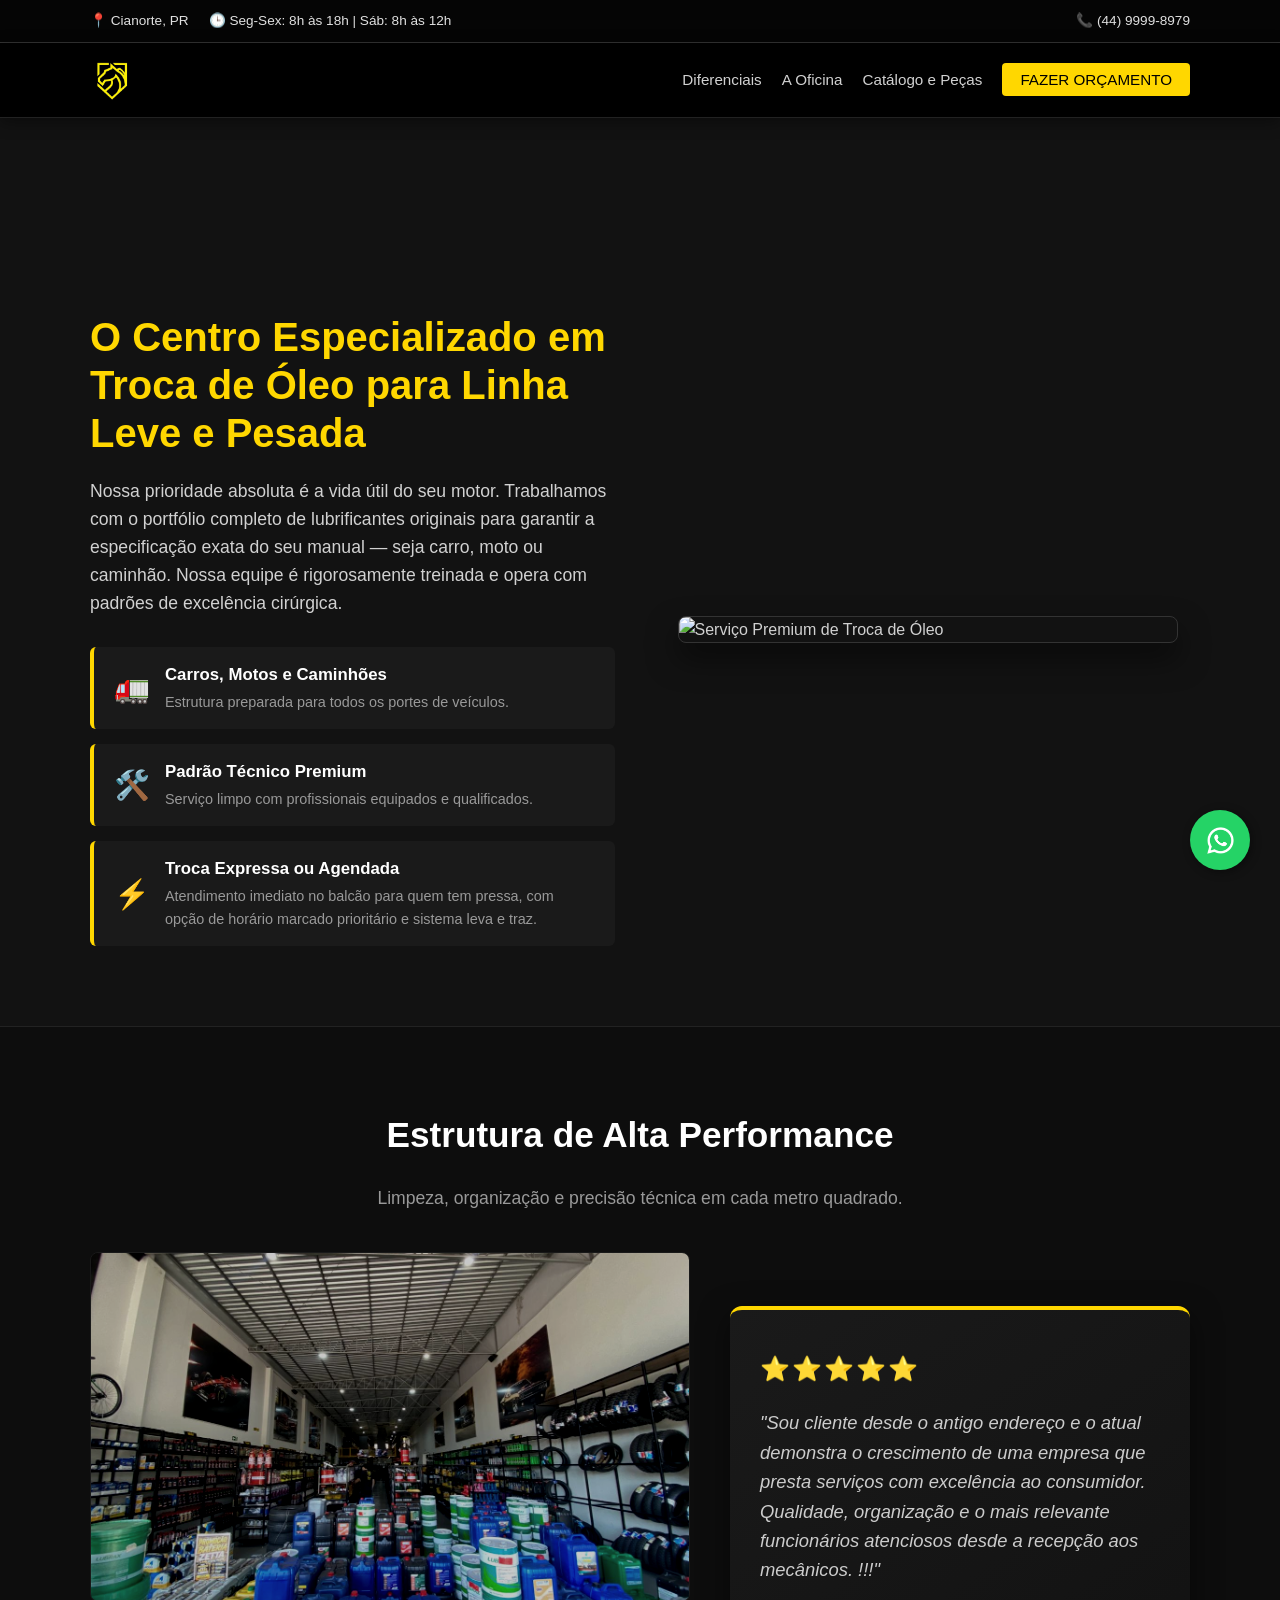
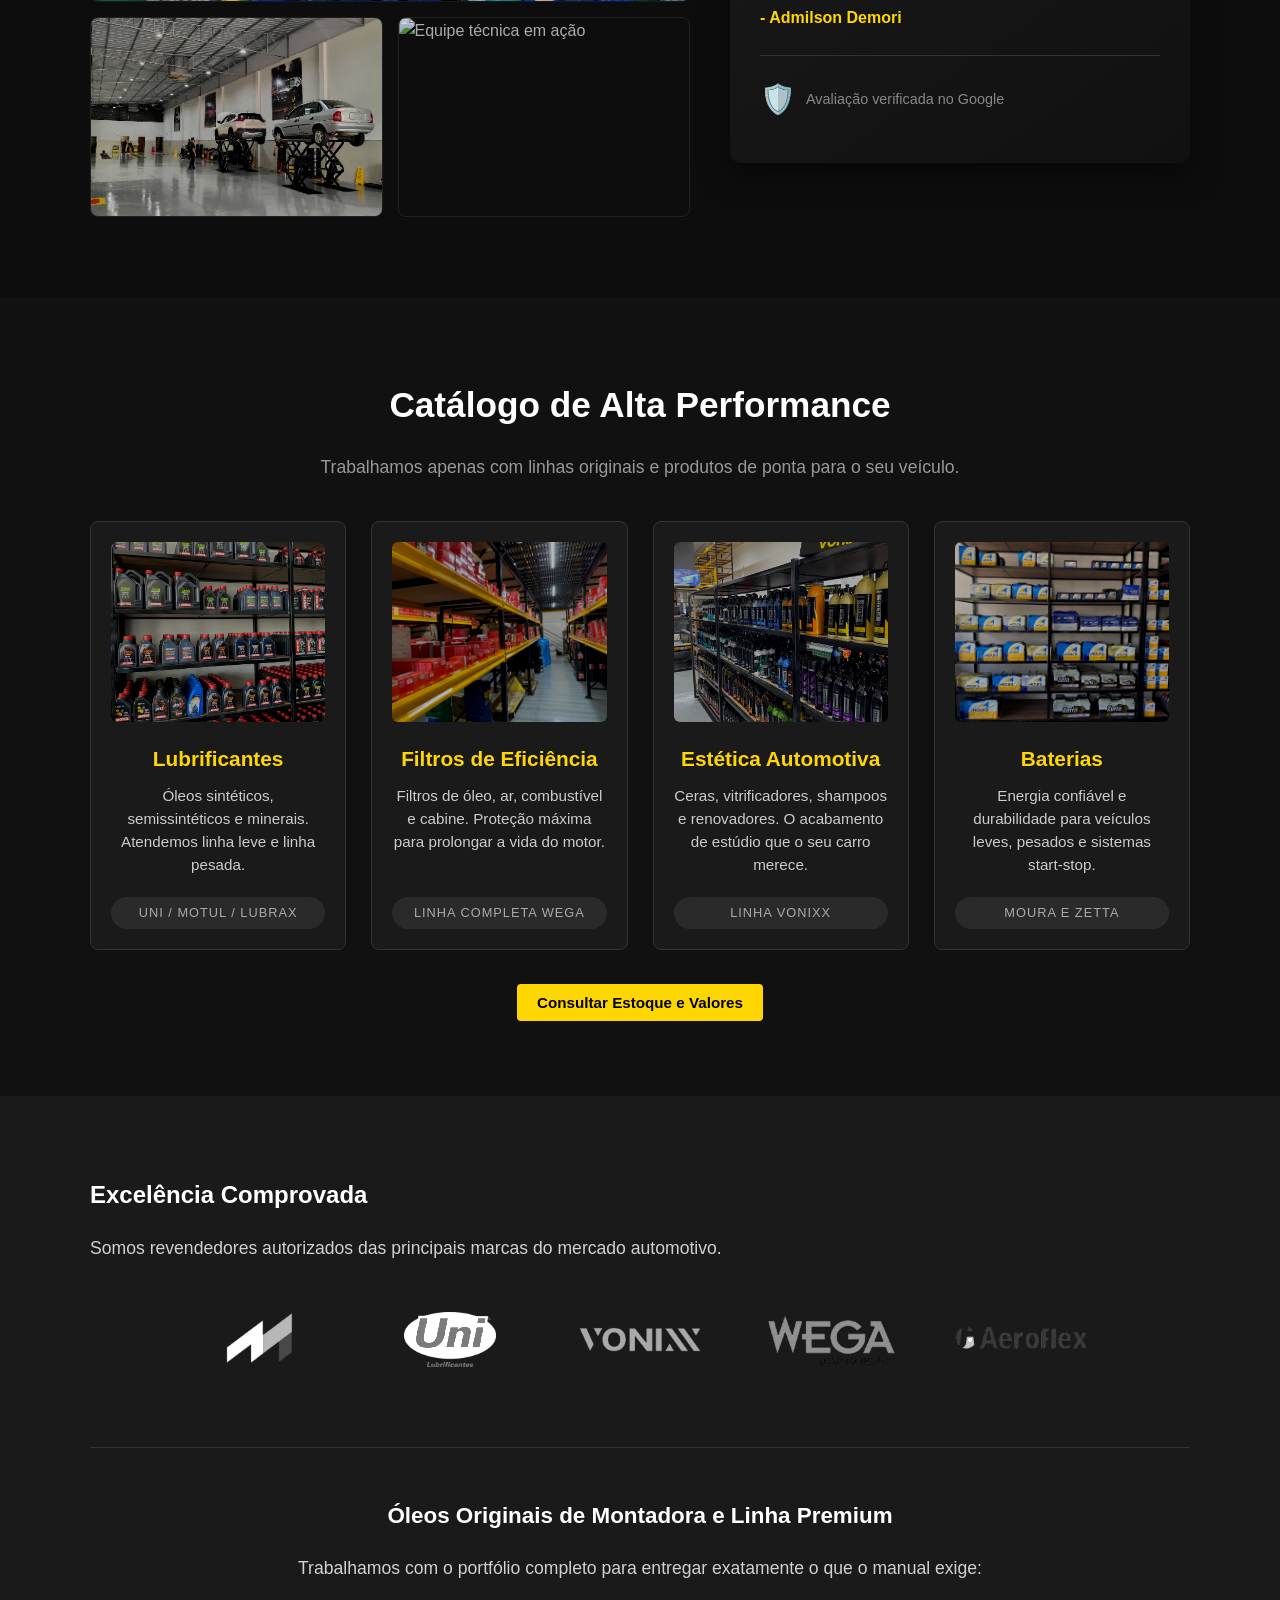
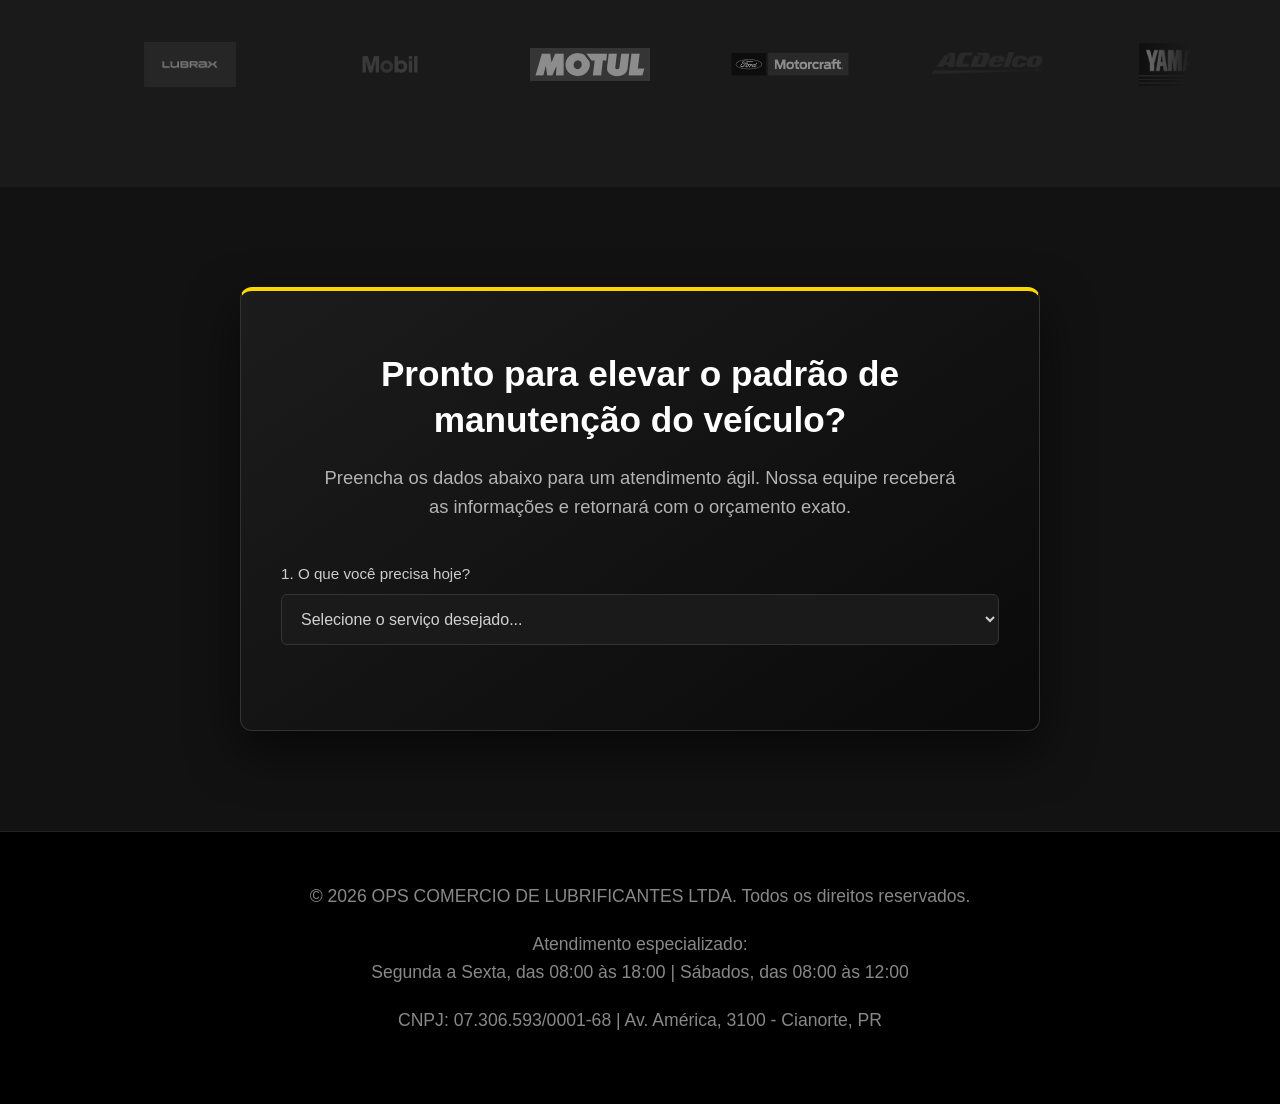
==== site-OPS/index.html @ 2321ae78 "Add files via upload" ====
<!DOCTYPE html>
<html lang="pt-BR">
<head>
    <meta charset="UTF-8">
    <!-- Essa linha é crucial para o site não quebrar no celular -->
    <meta name="viewport" content="width=device-width, initial-scale=1.0">
    <title>Ferrari Lubrificantes | Autoridade em Peças e Produtos Automotivos</title>
    
    <!-- Link para o CSS que faremos na próxima etapa -->
    <link rel="stylesheet" href="css/style.css">
</head>
<body>
    <!-- TOP BAR: Informações vitais para negócio local -->
    <div class="topbar">
        <div class="container container-topbar">
            <div class="topbar-info">
                <span>📍 Cianorte, PR</span>
                <span>🕒 Seg-Sex: 8h às 18h | Sáb: 8h às 12h</span>
            </div>
            <div class="topbar-contato">
                <span>📞 (44) 9999-8979</span>
            </div>
        </div>
    </div>

    <!-- CABEÇALHO PRINCIPAL -->
    <header id="cabecalho">
        <div class="container-header">
            <img src="assets/icons/logo-empresa.jpg" alt="Logo da Empresa" class="logo">
            
            <nav class="menu-navegacao">
                <ul style="display: flex; gap: 20px; align-items: center; list-style: none;">
                    <li><a href="#sobre">Diferenciais</a></li>
                    <li><a href="#prova-social">A Oficina</a></li>
                    <li><a href="#vitrine-produtos">Catálogo e Peças</a></li>
                    <li><a href="#orcamento" class="btn-header-destaque">Fazer Orçamento</a></li>
                </ul>
            </nav>
        </div>
    </header>

    <main>
        <!-- SEÇÃO 1: HERO (APRESENTAÇÃO PREMIUM) -->
        <section id="sobre" class="secao-site hero-section">
            <div class="container hero-container">
                
                <div class="hero-texto">
                    <h1>O Centro Especializado em Troca de Óleo para Linha Leve e Pesada</h1>
                    <p>Nossa prioridade absoluta é a vida útil do seu motor. Trabalhamos com o portfólio completo de lubrificantes originais para garantir a especificação exata do seu manual — seja carro, moto ou caminhão. Nossa equipe é rigorosamente treinada e opera com padrões de excelência cirúrgica.</p>
                    
                    <!-- CARDS DE BENEFÍCIOS ATUALIZADOS -->
                    <div class="diferenciais-grid">
                        <div class="diferencial-card">
                            <span class="icone-amarelo">🚛</span>
                            <div>
                                <h4>Carros, Motos e Caminhões</h4>
                                <p>Estrutura preparada para todos os portes de veículos.</p>
                            </div>
                        </div>
                        <div class="diferencial-card">
                            <span class="icone-amarelo">🛠️</span>
                            <div>
                                <h4>Padrão Técnico Premium</h4>
                                <p>Serviço limpo com profissionais equipados e qualificados.</p>
                            </div>
                        </div>
                        <div class="diferencial-card">
                            <span class="icone-amarelo">⚡</span>
                            <div>
                                <h4>Troca Expressa ou Agendada</h4>
                                <p>Atendimento imediato no balcão para quem tem pressa, com opção de horário marcado prioritário e sistema leva e traz.</p>
                            </div>
                        </div>
                    </div>
                </div>

                <div class="hero-imagem">
                    <!-- A IMAGEM PRECISA TER ALTA RESOLUÇÃO E ESTAR NA PASTA CORRETA -->
                    <img src="assets/img/imagem-premium.jpg" alt="Serviço Premium de Troca de Óleo" class="img-destaque">
                </div>

            </div>
        </section>
        <!-- SEÇÃO PROVA SOCIAL E ESTRUTURA -->
        <section id="prova-social" class="secao-site">
            <div class="container">
                <div class="cabecalho-secao text-center" style="margin-bottom: 40px;">
                    <h2 style="font-size: 2.2rem; color: var(--cor-titulos);">Estrutura de Alta Performance</h2>
                    <p style="color: #999; font-size: 1.1rem;">Limpeza, organização e precisão técnica em cada metro quadrado.</p>
                </div>

                <div class="grid-prova-social">
                    <!-- Coluna das Fotos -->
                    <div class="galeria-estrutura">
                        <img src="assets/img/loja-barracao.jpg" alt="Visão geral do nosso estoque" class="foto-loja">
                        <div class="fotos-menores">
                            <img src="assets/img/loja-box-oleo.jpg" alt="Box de troca de óleo">
                            <img src="assets/img/loja-equipe.jpg" alt="Equipe técnica em ação">
                        </div>
                    </div>
                    <!-- Coluna do Depoimento (Prova Social Real) -->
                    <div class="card-depoimento">
                        <div class="estrelas">⭐⭐⭐⭐⭐</div>
                        <p class="texto-depoimento">"Sou cliente desde o antigo endereço e o atual demonstra o crescimento de uma empresa que presta serviços com excelência ao consumidor. Qualidade, organização e o mais relevante funcionários atenciosos desde a recepção aos mecânicos. !!!"</p>
                        <span class="autor-depoimento">- Admilson Demori</span>
                        <div class="selo-garantia">
                            <span class="icone-amarelo">🛡️</span>
                            <span>Avaliação verificada no Google</span>
                        </div>
                    </div>
                </div>
            </div>
        </section>
        <!-- SEÇÃO VITRINE DE PRODUTOS -->
        <section id="vitrine-produtos" class="secao-site" style="background-color: #111;">
            <div class="container">
                <div class="cabecalho-secao text-center" style="margin-bottom: 40px;">
                    <h2 style="font-size: 2.2rem; color: var(--cor-titulos);">Catálogo de Alta Performance</h2>
                    <p style="color: #999; font-size: 1.1rem;">Trabalhamos apenas com linhas originais e produtos de ponta para o seu veículo.</p>
                </div>

                <div class="grid-vitrine">
                    <!-- Produto 1: Óleos -->
                    <div class="card-produto">
                        <img src="assets/img/vitrine-motul.jpg" alt="Estante de Óleos Motul" class="imagem-produto">
                        <h3>Lubrificantes</h3>
                        <p>Óleos sintéticos, semissintéticos e minerais. Atendemos linha leve e linha pesada.</p>
                        <span class="marcas-destaque">UNI / Motul / Lubrax</span>
                    </div>

                    <!-- Produto 2: Filtros -->
                    <div class="card-produto">
                        <img src="assets/img/vitrine-wega.jpg" alt="Estoque de Filtros Wega" class="imagem-produto">
                        <h3>Filtros de Eficiência</h3>
                        <p>Filtros de óleo, ar, combustível e cabine. Proteção máxima para prolongar a vida do motor.</p>
                        <span class="marcas-destaque">Linha Completa Wega</span>
                    </div>

                    <!-- Produto 3: Estética -->
                    <div class="card-produto">
                        <img src="assets/img/vitrine-vonixx.jpg" alt="Produtos de Estética Vonixx" class="imagem-produto">
                        <h3>Estética Automotiva</h3>
                        <p>Ceras, vitrificadores, shampoos e renovadores. O acabamento de estúdio que o seu carro merece.</p>
                        <span class="marcas-destaque">Linha Vonixx</span>
                    </div>

                    <!-- Produto 4: Baterias (Novo) -->
                    <div class="card-produto">
                        <img src="assets/img/vitrine-moura.jpg" alt="Baterias Moura e Zetta" class="imagem-produto">
                        <h3>Baterias</h3>
                        <p>Energia confiável e durabilidade para veículos leves, pesados e sistemas start-stop.</p>
                        <span class="marcas-destaque">Moura e Zetta</span>
                    </div>
                </div>

                <div class="text-center" style="margin-top: 40px;">
                    <a href="#orcamento" class="btn-orcamento-topo">Consultar Estoque e Valores</a>
                </div>
            </div>
        </section>
        <!-- SEÇÃO 2: NOSSAS MARCAS -->
        <section id="marcas" class="secao-site fundo-cinza">
            <div class="container">
                <h2>Excelência Comprovada</h2>
                <p>Somos revendedores autorizados das principais marcas do mercado automotivo.</p>
                
                <!-- DESTAQUE: APENAS REVENDA AUTORIZADA -->
                <div class="grid-marcas">
                    <!-- Substitua pelo nome correto dos seus arquivos -->
                    <img src="assets/img/logo-moura.png" alt="Moura" class="marca-item">
                    <img src="assets/img/logo-uni.png" alt="UNI Ingrax" class="marca-item">
                    <img src="assets/img/logo-vonixx.png" alt="Vonixx" class="marca-item">
                    <img src="assets/img/logo-wega.png" alt="Wega" class="marca-item">
                    <img src="assets/img/logo-aeroflex.png" alt="Aeroflex" class="marca-item">
                </div>

                <!-- AUTORIDADE: ÓLEOS ORIGINAIS E CATÁLOGO -->
                <div class="catalogo-marcas">
                    <h3>Óleos Originais de Montadora e Linha Premium</h3>
                    <p>Trabalhamos com o portfólio completo para entregar exatamente o que o manual exige:</p>
                    
                    <div class="slider-marcas">
                        <div class="slider-track">
                            <!-- LISTA 1 -->
                            <img src="assets/img/logo-lubrax.jpg" alt="Lubrax" class="slide-logo">
                            <img src="assets/img/logo-mobil.png" alt="Mobil" class="slide-logo">
                            <img src="assets/img/logo-motul.png" alt="Motul" class="slide-logo">
                            <img src="assets/img/logo-motorcraft.png" alt="Motorcraft" class="slide-logo">
                            <img src="assets/img/logo-acdelco.png" alt="ACDelco" class="slide-logo">
                            <img src="assets/img/logo-yamalube.png" alt="Yamalube" class="slide-logo">
                            <img src="assets/img/logo-shell.png" alt="Shell" class="slide-logo">
                            
                            <!-- LISTA 2 (Cópia exata da 1 para o efeito de loop infinito não quebrar) -->
                            <img src="assets/img/logo-lubrax.jpg" alt="Lubrax" class="slide-logo">
                            <img src="assets/img/logo-mobil.png" alt="Mobil" class="slide-logo">
                            <img src="assets/img/logo-motul.png" alt="Motul" class="slide-logo">
                            <img src="assets/img/logo-motorcraft.png" alt="Motorcraft" class="slide-logo">
                            <img src="assets/img/logo-acdelco.png" alt="ACDelco" class="slide-logo">
                            <img src="assets/img/logo-yamalube.png" alt="Yamalube" class="slide-logo">
                            <img src="assets/img/logo-shell.png" alt="Shell" class="slide-logo">
                        </div>
                    </div>
                </div>
            </div>
        </section>
        <!-- SEÇÃO 3: ORÇAMENTO / WHATSAPP -->
        <section id="orcamento" class="secao-site">
            <div class="container">
                <div class="cta-box">
                    <h2>Pronto para elevar o padrão de manutenção do veículo?</h2>
                    <p>Preencha os dados abaixo para um atendimento ágil. Nossa equipe receberá as informações e retornará com o orçamento exato.</p>
                    
                    <form id="form-orcamento" class="formulario-whatsapp">
                        <!-- Etapa 1: Serviço -->
                        <div class="campo-wrapper" style="margin-bottom: 25px;">
                            <label for="tipo-servico">1. O que você precisa hoje?</label>
                            <select id="tipo-servico" required>
                                <option value="" disabled selected>Selecione o serviço desejado...</option>
                                <option value="Troca Simples">Troca Simples (Óleo + Filtro)</option>
                                <option value="Troca Completa">Troca Completa (+ Filtros de Ar/Cabine)</option>
                                <option value="Troca de Câmbio">Troca de Óleo do Câmbio</option>
                                <option value="Radiador">Troca de Fluido do Radiador</option>
                                <option value="Outros">Estética Automotiva / Pneus / Outros</option>
                            </select>
                        </div>

                        <!-- Etapa 2: Veículo (Invisível no início) -->
                        <div id="bloco-dados-veiculo" class="escondido">
                            
                            <!-- Placa/Chassi -->
                            <div class="form-grupo">
                                <div class="campo-wrapper w-100">
                                    <label for="veiculo-identificacao">Placa ou Chassi (Opcional - Agiliza o atendimento)</label>
                                    <input type="text" id="veiculo-identificacao" placeholder="Ex: ABC-1234">
                                </div>
                            </div>
                            
                            <!-- Modelo e Ano -->
                            <div class="form-grupo">
                                <div class="campo-wrapper">
                                    <label for="veiculo-modelo">Modelo do Veículo</label>
                                    <input type="text" id="veiculo-modelo" placeholder="Ex: Corolla, Hilux">
                                </div>
                                <div class="campo-wrapper">
                                    <label for="veiculo-ano">Ano de Fabricação</label>
                                    <input type="number" id="veiculo-ano" placeholder="Ex: 2020">
                                </div>
                            </div>
                            
                            <!-- Motor e Combustível -->
                            <div class="form-grupo alinhamento-topo">
                                <div class="coluna-dinamica campo-wrapper">
                                    <label for="veiculo-motor">Motorização</label>
                                    <select id="veiculo-motor">
                                        <option value="" disabled selected>Selecione...</option>
                                        <option value="1.0">1.0</option>
                                        <option value="1.3">1.3</option>
                                        <option value="1.4">1.4</option>
                                        <option value="1.5">1.5</option>
                                        <option value="1.6">1.6</option>
                                        <option value="1.8">1.8</option>
                                        <option value="2.0">2.0</option>
                                        <option value="Outro">Acima de 2.0 / Outro</option>
                                        <option value="Não sei informar">Não sei informar</option>
                                    </select>
                                    <!-- A caixa de texto extra precisa de margem para desgrudar do select -->
                                    <input type="text" id="motor-outro" placeholder="Qual? Ex: 2.8" class="escondido" style="margin-top: 10px; width: 100%;">

                                <div class="coluna-dinamica campo-wrapper">
                                    <label for="veiculo-combustivel">Combustível</label>
                                    <select id="veiculo-combustivel">
                                        <option value="" disabled selected>Selecione...</option>
                                        <option value="Flex / Gasolina">Flex / Gasolina</option>
                                        <option value="Diesel">Diesel</option>
                                        <option value="Não sei informar">Não sei informar</option>
                                    </select>
                                </div>
                            </div>
                            
                            <!-- Câmbio -->
                            <div class="form-grupo escondido" id="bloco-cambio">
                                <div class="campo-wrapper w-100">
                                    <label for="tipo-cambio">Tipo de Transmissão</label>
                                    <select id="tipo-cambio">
                                        <option value="" disabled selected>Selecione...</option>
                                        <option value="Automática">Automática</option>
                                        <option value="Manual">Manual</option>
                                        <option value="Automatizada (DSG/Dualogic)">Automatizada (DSG/Dualogic)</option>
                                    </select>
                                </div>
                            </div>
                        </div>

                        <!-- Etapa 3: Mensagem para Radiador/Outros -->
                        <div id="bloco-mensagem-direta" class="escondido">
                            <p class="alerta-servico-simples">Para este serviço, não precisamos dos dados do carro agora. Clique abaixo para falar direto com nosso especialista.</p>
                        </div>

                        <button type="submit" class="btn-whatsapp-grande btn-form" id="btn-enviar-form" disabled>
                            Selecione um serviço acima
                        </button>
                    </form>
                    
                    <span class="cta-microcopy">Nenhum dado é salvo no site. O envio é feito direto pelo seu aplicativo.</span>
                </div>
            </div>
        </section>
    </main>
    <!-- RODAPÉ -->
    <footer>
        <div class="container text-center">
            <p>&copy; 2026 OPS COMERCIO DE LUBRIFICANTES LTDA. Todos os direitos reservados.</p>
            <p>Atendimento especializado:<br>Segunda a Sexta, das 08:00 às 18:00 | Sábados, das 08:00 às 12:00</p>
            <p>CNPJ: 07.306.593/0001-68 | Av. América, 3100 - Cianorte, PR</p>
        </div>
    </footer>

    <script src="js/main.js"></script>
    <!-- BOTÃO WHATSAPP FLUTUANTE (Rota de Fuga) -->
    <a href="https://wa.me/5544999998979?text=Olá!%20Estou%20no%20site%20e%20gostaria%20de%20falar%20com%20um%20atendente." class="whatsapp-flutuante" target="_blank" rel="noopener noreferrer">
        <img src="assets/icons/icone-whatsapp.png" alt="Atendimento Rápido">
    </a>
</body>
</html>
---- site-OPS/css/style.css ----
/* =========================================
   1. RESET E VARIÁVEIS (Dark Mode Refinado)
   ========================================= */
:root {
    --cor-fundo: #121212; /* Fundo principal (Cinza quase preto) */
    --cor-secundaria: #1A1A1A; /* Fundo para criar quebra de seção (Cinza escuro) */
    --cor-texto: #D1D1D1; /* Cinza claro para leitura confortável */
    --cor-titulos: #FFFFFF; /* Branco puro para contraste nos títulos */
    --cor-destaque: #FFD700; /* Amarelo da logo */
    --cor-destaque-hover: #E6C200;
    --cor-header-footer: #000000; /* Preto puro */
    --altura-cabecalho: 75px;
}

* {
    margin: 0;
    padding: 0;
    box-sizing: border-box;
}

html {
    scroll-behavior: smooth;
    scroll-padding-top: var(--altura-cabecalho);
}

body {
    font-family: -apple-system, BlinkMacSystemFont, "Segoe UI", Roboto, Helvetica, Arial, sans-serif;
    background-color: var(--cor-fundo);
    color: var(--cor-texto);
    line-height: 1.6;
}

/* =========================================
   2. CONTAINERS E ESTRUTURA GERAL
   ========================================= */
.container {
    width: 90%;
    max-width: 1100px;
    margin: 0 auto;
}

.secao-site {
    padding: 80px 0;
}

.fundo-cinza {
    background-color: var(--cor-secundaria); /* Agora é escuro de verdade */
}

/* Títulos agora são brancos, exceto o H1 que puxa o amarelo para impacto */
h1 {
    color: var(--cor-destaque);
    font-size: 2.5rem;
    margin-bottom: 20px;
    line-height: 1.2;
}

h2, h3 {
    color: var(--cor-titulos);
    margin-bottom: 20px;
}

p {
    margin-bottom: 20px;
    font-size: 1.1rem;
}

/* =========================================
   2.5. HERO SECTION E DIFERENCIAIS
   ========================================= */
.hero-section {
    padding-top: 120px; /* Mais espaço no topo por causa do cabeçalho */
    padding-bottom: 80px;
}

.hero-container {
    display: flex;
    align-items: center;
    justify-content: space-between;
    gap: 50px;
}

.hero-texto {
    flex: 1; /* Ocupa metade da tela */
}

.hero-imagem {
    flex: 1; /* Ocupa a outra metade */
    display: flex;
    justify-content: center;
}

.img-destaque {
    width: 100%;
    max-width: 500px;
    border-radius: 8px;
    box-shadow: 0 15px 30px rgba(0, 0, 0, 0.5); /* Sombra para dar profundidade */
    border: 1px solid #333; /* Borda sutil de luxo */
}

/* Os Cards Premium */
.diferenciais-grid {
    display: flex;
    flex-direction: column;
    gap: 15px;
    margin-top: 30px;
}

.diferencial-card {
    display: flex;
    align-items: center;
    gap: 15px;
    background-color: var(--cor-secundaria);
    padding: 15px 20px;
    border-radius: 6px;
    border-left: 4px solid var(--cor-destaque); /* Linha amarela indicando força */
    transition: transform 0.3s;
}

.diferencial-card:hover {
    transform: translateX(10px); /* Leve movimento ao passar o mouse */
}

.icone-amarelo {
    font-size: 1.8rem;
}

.diferencial-card h4 {
    color: var(--cor-titulos);
    margin-bottom: 2px;
    font-size: 1.05rem;
}

.diferencial-card p {
    margin-bottom: 0;
    font-size: 0.9rem;
    color: #999;
}

/* Responsividade: Como se comporta no celular */
@media (max-width: 900px) {
    .hero-container {
        flex-direction: column; /* Empilha texto e imagem no celular */
        text-align: left;
    }
    
    .hero-imagem {
        order: -1; /* Coloca a imagem acima do texto no celular, se preferir. Para manter abaixo, apague esta linha. */
        margin-bottom: 30px;
    }
}
/* =========================================
   3. CABEÇALHO E TOP BAR
   ========================================= */
.topbar {
    background-color: #050505; /* Fundo levemente mais escuro para contrastar com o texto */
    color: #E0E0E0; /* Cinza bem claro, quase branco. Resolve o problema de leitura. */
    font-size: 0.85rem;
    padding: 10px 0; /* Um pouco mais de respiro (aumentei de 8px para 10px) */
    border-bottom: 1px solid #333; /* Linha de divisão mais marcada */
}

.container-topbar {
    display: flex;
    justify-content: space-between;
    align-items: center;
}

.topbar-info {
    display: flex;
    gap: 20px;
}

/* O Cabeçalho Principal */
#cabecalho {
    position: sticky; /* Substitui o fixed. Assim ele respeita a top bar e desce com a tela */
    top: 0;
    left: 0;
    width: 100%;
    height: var(--altura-cabecalho);
    background-color: var(--cor-header-footer);
    border-bottom: 1px solid #222;
    z-index: 1000;
    display: flex;
    align-items: center;
    box-shadow: 0 4px 15px rgba(0, 0, 0, 0.4);
}

.container-header {
    width: 90%;
    max-width: 1100px;
    margin: 0 auto;
    display: flex;
    justify-content: space-between;
    align-items: center;
}

.logo {
    height: 45px;
    width: auto;
    object-fit: contain;
}

/* Menu de Navegação no centro */
.menu-navegacao {
    display: flex;
    gap: 30px;
}

.menu-navegacao a {
    color: var(--cor-texto);
    text-decoration: none;
    font-size: 0.95rem;
    font-weight: 500;
    transition: color 0.3s;
}

.menu-navegacao a:hover {
    color: var(--cor-destaque);
}

/* Esconde o menu e a topbar no celular para não esmagar os elementos */
@media (max-width: 850px) {
    .menu-navegacao, .topbar {
        display: none;
    }
}
/* Trava a altura das colunas para não esticarem se um campo novo aparecer */
.alinhamento-topo {
    align-items: flex-start;
}

/* Garante que o select principal do Serviço ocupe 100% da tela */
.form-grupo > select#tipo-servico {
    width: 100%;
}
/* =========================================
   4. BOTÕES (Amarelos com texto Preto)
   ========================================= */
.btn-orcamento-topo {
    background-color: var(--cor-destaque);
    color: #000000;
    text-decoration: none;
    padding: 10px 20px;
    border-radius: 4px;
    font-weight: 700;
    font-size: 0.95rem;
    transition: background-color 0.3s;
}

.btn-orcamento-topo:hover {
    background-color: var(--cor-destaque-hover);
}

.btn-whatsapp-grande {
    display: inline-flex;
    align-items: center;
    gap: 12px;
    background-color: var(--cor-destaque);
    color: #000000;
    border: none;
    padding: 16px 32px;
    font-size: 1.2rem;
    font-weight: 800;
    border-radius: 8px;
    cursor: pointer;
    transition: all 0.3s;
    margin-top: 20px;
}

.btn-whatsapp-grande:hover {
    background-color: var(--cor-destaque-hover);
    transform: translateY(-2px);
}

.btn-whatsapp-grande img {
    width: 24px;
    height: 24px;
    filter: brightness(0); /* Transforma o ícone do whats em preto para combinar */
}

/* =========================================
   5. GRID DE MARCAS (Flexbox para equilíbrio visual)
   ========================================= */
.grid-marcas {
    display: flex;
    flex-wrap: wrap;
    justify-content: center;
    align-items: center;
    gap: 50px; /* Dá espaço de respiro entre as marcas */
    margin-top: 50px;
}

.marca-item {
    width: 100%;
    max-width: 140px; /* Limite de largura para as logos muito horizontais */
    height: auto;
    max-height: 55px; /* Trava a altura para as logos mais quadradas não ficarem gigantes */
    object-fit: contain;
    filter: grayscale(100%) brightness(200%);
    transition: filter 0.3s, transform 0.3s;
}

.marca-item:hover {
    filter: grayscale(0%) brightness(100%);
    transform: scale(1.08);
}
/* =========================================
   6. CATÁLOGO DE MARCAS (Carrossel Infinito Premium)
   ========================================= */
.catalogo-marcas {
    margin-top: 80px;
    text-align: center;
    padding-top: 50px;
    border-top: 1px solid #333;
}

.catalogo-marcas h3 {
    color: var(--cor-titulos);
    font-size: 1.4rem;
}

/* Container do Slider com efeito de sombra nas bordas */
.slider-marcas {
    width: 100%;
    overflow: hidden; /* Esconde o que sai da tela */
    position: relative;
    margin-top: 40px;
    padding: 20px 0;
}

/* Gradientes laterais para as logos "sumirem" nas pontas */
.slider-marcas::before,
.slider-marcas::after {
    content: "";
    position: absolute;
    top: 0;
    width: 60px;
    height: 100%;
    z-index: 2;
}

.slider-marcas::before {
    left: 0;
    background: linear-gradient(to right, var(--cor-secundaria) 0%, transparent 100%);
}

.slider-marcas::after {
    right: 0;
    background: linear-gradient(to left, var(--cor-secundaria) 0%, transparent 100%);
}

/* A pista que vai rodar. Largura alta para caber tudo. */
.slider-track {
    display: flex;
    align-items: center;
    width: max-content;
    animation: scrollSlider 25s linear infinite; /* 25 segundos para dar a volta */
}

/* Interrompe a animação se o cliente passar o mouse para olhar uma marca específica */
.slider-marcas:hover .slider-track {
    animation-play-state: paused;
}

.slide-logo {
    width: 120px; /* Menor que as marcas principais */
    height: 45px;
    object-fit: contain;
    margin: 0 40px; /* Distância entre as marcas */
    filter: grayscale(100%) opacity(0.5); /* Mais discretas para não roubar a atenção do topo */
    transition: filter 0.3s, opacity 0.3s, transform 0.3s;
}

.slide-logo:hover {
    filter: grayscale(0%) opacity(1);
    transform: scale(1.1);
}

/* A Mágica do Loop */
@keyframes scrollSlider {
    0% {
        transform: translateX(0);
    }
    100% {
        /* Move 50% para a esquerda (como dobramos a lista no HTML, o meio é o fim da primeira lista) */
        transform: translateX(-50%);
    }
}
/* =========================================
   7. RODAPÉ
   ========================================= */
main {
    margin-top: var(--altura-cabecalho);
}

footer {
    background-color: var(--cor-header-footer);
    color: #888;
    padding: 50px 0;
    border-top: 1px solid #222;
}

.text-center {
    text-align: center;
}
/* =========================================
   8. SEÇÃO CALL TO ACTION (Orçamento)
   ========================================= */
#orcamento {
    padding: 100px 0; /* Mais espaço de respiro para destacar a caixa */
}

.cta-box {
    background: linear-gradient(145deg, #1c1c1c 0%, #0a0a0a 100%);
    border: 1px solid #333;
    border-top: 4px solid var(--cor-destaque); /* A linha amarela de fechamento */
    border-radius: 12px;
    padding: 60px 40px;
    text-align: center;
    box-shadow: 0 20px 50px rgba(0, 0, 0, 0.6); /* Sombra pesada para fazer o card flutuar */
    max-width: 800px;
    margin: 0 auto; /* Centraliza a caixa perfeitamente na tela */
}

.cta-box h2 {
    font-size: 2.2rem;
    color: var(--cor-titulos);
    margin-bottom: 20px;
    line-height: 1.3;
}

.cta-box p {
    color: #b3b3b3;
    font-size: 1.15rem;
    margin-bottom: 40px;
    max-width: 650px;
    margin-left: auto;
    margin-right: auto;
}

/* O texto de segurança abaixo do botão */
.cta-microcopy {
    display: block;
    margin-top: 15px;
    font-size: 0.9rem;
    color: #777;
    font-style: italic;
}

/* Ajuste para não esmagar no celular */
@media (max-width: 768px) {
    .cta-box {
        padding: 40px 20px;
    }
    .cta-box h2 {
        font-size: 1.8rem;
    }
}
/* =========================================
   9. FORMULÁRIO DE ORÇAMENTO (Layout Melhorado)
   ========================================= */
.formulario-whatsapp {
    margin-top: 30px;
    display: flex;
    flex-direction: column;
}

.form-grupo {
    display: flex;
    gap: 25px; /* Aumentei de 15px para 25px para dar respiro entre as colunas */
    margin-bottom: 25px; /* Mais espaço entre uma linha e outra */
}

/* O pacote que segura o Rótulo e a Caixa juntos */
.campo-wrapper {
    flex: 1;
    display: flex;
    flex-direction: column;
    gap: 8px; /* Espaço entre o Rótulo e a Caixa de digitação */
    text-align: left;
}

.campo-wrapper.w-100 {
    width: 100%;
    flex: none; /* Impede de se comportar como coluna dividida */
}

.campo-wrapper label {
    font-size: 0.95rem;
    color: #cccccc;
    font-weight: 500;
}

.campo-wrapper input,
.campo-wrapper select {
    padding: 15px;
    background-color: #1a1a1a;
    border: 1px solid #333;
    border-radius: 6px;
    color: var(--cor-texto);
    font-size: 1rem;
    outline: none;
    transition: border-color 0.3s, box-shadow 0.3s;
    width: 100%;
}

.campo-wrapper input:focus,
.campo-wrapper select:focus {
    border-color: var(--cor-destaque);
    box-shadow: 0 0 5px rgba(255, 215, 0, 0.3);
}

.btn-form {
    width: 100%;
    justify-content: center;
    margin-top: 10px;
}

/* Trava a altura das colunas */
.alinhamento-topo {
    align-items: flex-start;
}

.coluna-dinamica {
    flex: 1;
    display: flex;
    flex-direction: column;
}

.campo-oculto {
    display: none; 
}

/* Classes de controle */
.escondido {
    display: none !important;
}

.alerta-servico-simples {
    color: var(--cor-texto);
    font-size: 1.05rem;
    padding: 15px;
    border-left: 3px solid var(--cor-destaque);
    background-color: #1a1a1a;
    border-radius: 4px;
    margin-bottom: 20px;
}

#btn-enviar-form:disabled {
    background-color: #444;
    color: #888;
    cursor: not-allowed;
    transform: none;
}

@media (max-width: 650px) {
    .form-grupo {
        flex-direction: column; /* Empilha no celular */
        gap: 20px;
    }
}

/* =========================================
   10. OTIMIZAÇÃO PARA TOUCH (CELULARES E TABLETS)
   ========================================= */

/* A regra (hover: none) detecta telas de toque (sem mouse) */
@media (hover: none) {
    /* Desativa o salto lateral dos cards de benefícios */
    .diferencial-card:hover {
        transform: none !important;
    }

    /* Como não há mouse, as marcas do carrossel ficam um pouco mais visíveis por padrão */
    .slide-logo {
        opacity: 0.75; 
    }
    
    /* Remove o zoom das marcas ao tocar na tela */
    .slide-logo:hover {
        transform: none !important;
        opacity: 0.75 !important;
    }
}

/* O FEEDBACK TÁTIL (Para todos os dispositivos) */
/* Quando o cliente aperta um botão ou card, ele "afunda" levemente, confirmando a ação */
.btn-whatsapp-grande:active,
.btn-orcamento-topo:active,
.diferencial-card:active {
    transform: scale(0.97) !important;
    transition: transform 0.1s; /* Transição super rápida para dar a sensação de clique físico */
}
/* Restaura a cor e opacidade das marcas apenas em telas menores */
@media (max-width: 768px) {
    .slide-logo {
        filter: grayscale(0%) opacity(1) !important;
    }
}
/* =========================================
   11. BOTÃO WHATSAPP FLUTUANTE (Com Animação Pulse)
   ========================================= */
.whatsapp-flutuante {
    position: fixed;
    width: 60px;
    height: 60px;
    bottom: 30px;
    right: 30px;
    background-color: #25d366; 
    border-radius: 50%;
    box-shadow: 2px 2px 10px rgba(0, 0, 0, 0.4);
    z-index: 9999; /* Garante que fique por cima de absolutamente tudo */
    display: flex;
    align-items: center;
    justify-content: center;
    transition: transform 0.3s;
    /* A mágica para atrair o olho na visão periférica */
    animation: pulso-whatsapp 2s infinite; 
}

/* Deixa o ícone com o tamanho correto dentro da bolinha */
.whatsapp-flutuante img {
    width: 35px;
    height: 35px;
    object-fit: contain;
    /* Se o seu ícone for preto, a linha abaixo o transforma em branco. 
       Se o seu ícone já for branco, você pode apagar a linha do filter. */
    filter: brightness(0) invert(1); 
}

/* O que acontece na tela do computador ao passar o mouse */
.whatsapp-flutuante:hover {
    transform: scale(1.1);
    animation: none; /* Para de pulsar quando o cliente foca nele */
}

/* O Efeito de Pulso (ondas expandindo) */
@keyframes pulso-whatsapp {
    0% {
        box-shadow: 0 0 0 0 rgba(37, 211, 102, 0.7);
    }
    70% {
        box-shadow: 0 0 0 15px rgba(37, 211, 102, 0);
    }
    100% {
        box-shadow: 0 0 0 0 rgba(37, 211, 102, 0);
    }
}
/* =========================================
   12. PROVA SOCIAL E ESTRUTURA (Barracão)
   ========================================= */
#prova-social {
    background-color: #0d0d0d;
    padding: 80px 0;
    border-top: 1px solid #222;
}

.grid-prova-social {
    display: flex;
    gap: 40px;
    align-items: center;
}

/* Galeria de Fotos */
.galeria-estrutura {
    flex: 1.5;
    display: flex;
    flex-direction: column;
    gap: 15px;
}

.foto-loja {
    width: 100%;
    height: 350px;
    object-fit: cover;
    border-radius: 8px;
    border: 1px solid #333;
    /* O truque para encaixar a foto clara no Dark Mode */
    filter: brightness(0.75) contrast(1.15) saturate(0.8);
    transition: filter 0.3s;
}

/* Devolve o brilho original apenas quando o cliente passa o mouse ou clica */
.foto-loja:hover {
    filter: brightness(1) contrast(1) saturate(1);
}

.fotos-menores {
    display: flex;
    gap: 15px;
}

.fotos-menores img {
    width: 50%;
    height: 200px;
    object-fit: cover;
    border-radius: 8px;
    border: 1px solid #333;
    /* Reduz o estouro da luz branca e puxa o contraste dos elevadores pretos */
    filter: brightness(0.8) contrast(1.1); 
    transition: filter 0.3s;
}

.fotos-menores img:hover {
    filter: brightness(0.95) contrast(1.1);
}

/* Card de Depoimento */
.card-depoimento {
    flex: 1;
    background: linear-gradient(145deg, #1a1a1a, #111);
    padding: 40px 30px;
    border-radius: 12px;
    border-top: 4px solid var(--cor-destaque);
    box-shadow: 0 10px 30px rgba(0,0,0,0.5);
}

.estrelas {
    font-size: 1.5rem;
    margin-bottom: 20px;
    letter-spacing: 2px;
}

.texto-depoimento {
    font-size: 1.15rem;
    color: #ccc;
    font-style: italic;
    line-height: 1.6;
    margin-bottom: 20px;
}

.autor-depoimento {
    display: block;
    color: var(--cor-destaque);
    font-weight: 600;
    margin-bottom: 25px;
}

.selo-garantia {
    display: flex;
    align-items: center;
    gap: 10px;
    padding-top: 20px;
    border-top: 1px solid #333;
    color: #888;
    font-size: 0.9rem;
}

@media (max-width: 900px) {
    .grid-prova-social {
        flex-direction: column;
    }
    .foto-loja {
        height: 200px;
    }
    .fotos-menores img {
        height: 120px;
    }
}
/* =========================================
   13. VITRINE DE PRODUTOS (Com Imagens Reais)
   ========================================= */
.grid-vitrine {
    display: grid;
    grid-template-columns: repeat(4, 1fr); /* Cria 4 colunas exatas no computador */
    gap: 25px;
}

.card-produto {
    background-color: #1a1a1a;
    border: 1px solid #333;
    border-radius: 8px;
    padding: 20px; /* Reduzi o padding para caber a foto melhor */
    text-align: center;
    transition: transform 0.3s, border-color 0.3s;
    display: flex;
    flex-direction: column;
}

/* O tratamento da imagem para encaixar no Dark Mode */
.imagem-produto {
    width: 100%;
    height: 180px;
    object-fit: cover;
    border-radius: 6px;
    margin-bottom: 20px;
    filter: brightness(0.7) contrast(1.1); /* Escurece a luz estourada do teto */
    transition: filter 0.3s;
}

.card-produto:hover {
    border-color: var(--cor-destaque);
    transform: translateY(-5px);
}

/* Quando o cliente passa o mouse, a foto "acende" revelando o detalhe */
.card-produto:hover .imagem-produto {
    filter: brightness(1) contrast(1.1);
}

.card-produto h3 {
    color: var(--cor-destaque);
    font-size: 1.3rem;
    margin-bottom: 10px;
}

.card-produto p {
    color: #ccc;
    font-size: 0.95rem;
    line-height: 1.5;
    margin-bottom: 20px;
    flex-grow: 1; /* Empurra a tag da marca sempre para o fundo do card */
}

.marcas-destaque {
    display: inline-block;
    background-color: #2a2a2a;
    color: #aaa;
    font-size: 0.8rem;
    padding: 6px 10px;
    border-radius: 20px;
    text-transform: uppercase;
    letter-spacing: 1px;
}

/* Otimização para Touch (Celulares) */
@media (hover: none) {
    .card-produto:hover {
        transform: none !important;
        border-color: #333 !important;
    }
    .card-produto:active {
        transform: scale(0.97) !important;
        border-color: var(--cor-destaque) !important;
    }
    .imagem-produto {
        filter: brightness(0.9) contrast(1.1); /* Um pouco mais claro no celular por padrão */
    }
}

/* Responsividade: Tablet (2 colunas) e Celular (1 coluna) */
@media (max-width: 1024px) {
    .grid-vitrine {
        grid-template-columns: repeat(2, 1fr);
    }
}

@media (max-width: 600px) {
    .grid-vitrine {
        grid-template-columns: 1fr;
    }
    .imagem-produto {
        height: 160px !important; /* Trava a altura para a foto não esticar verticalmente */
        object-fit: cover !important;
    }
}
.btn-header-destaque {
    background-color: var(--cor-destaque);
    color: #000 !important;
    padding: 8px 18px;
    border-radius: 4px;
    font-weight: 700;
    text-transform: uppercase;
    font-size: 0.9rem;
    transition: transform 0.2s, background-color 0.2s;
}

.btn-header-destaque:hover {
    background-color: #e6c200;
    transform: scale(1.05);
}

/* Oculta o botão extra no celular, pois o ícone flutuante do WhatsApp já cumpre essa função lá */
@media (max-width: 768px) {
    .btn-header-destaque {
        display: none;
    }
}
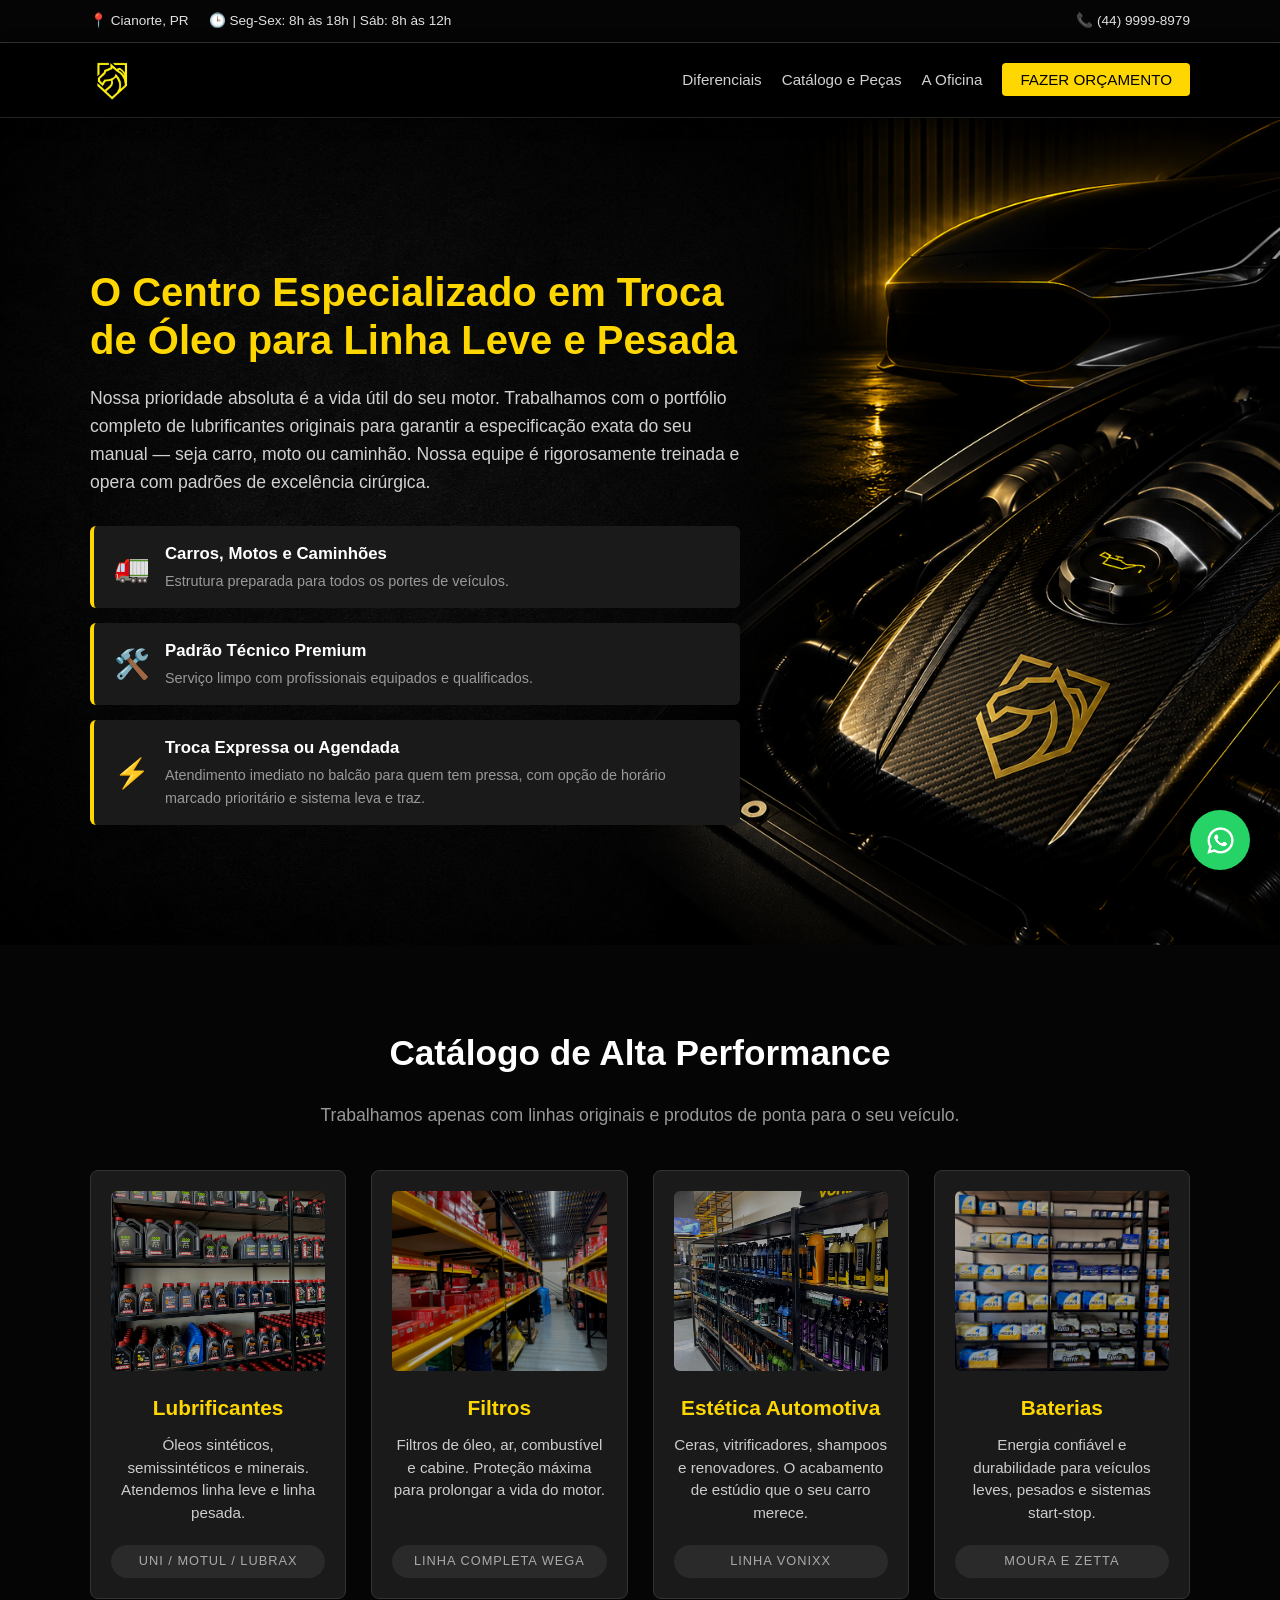
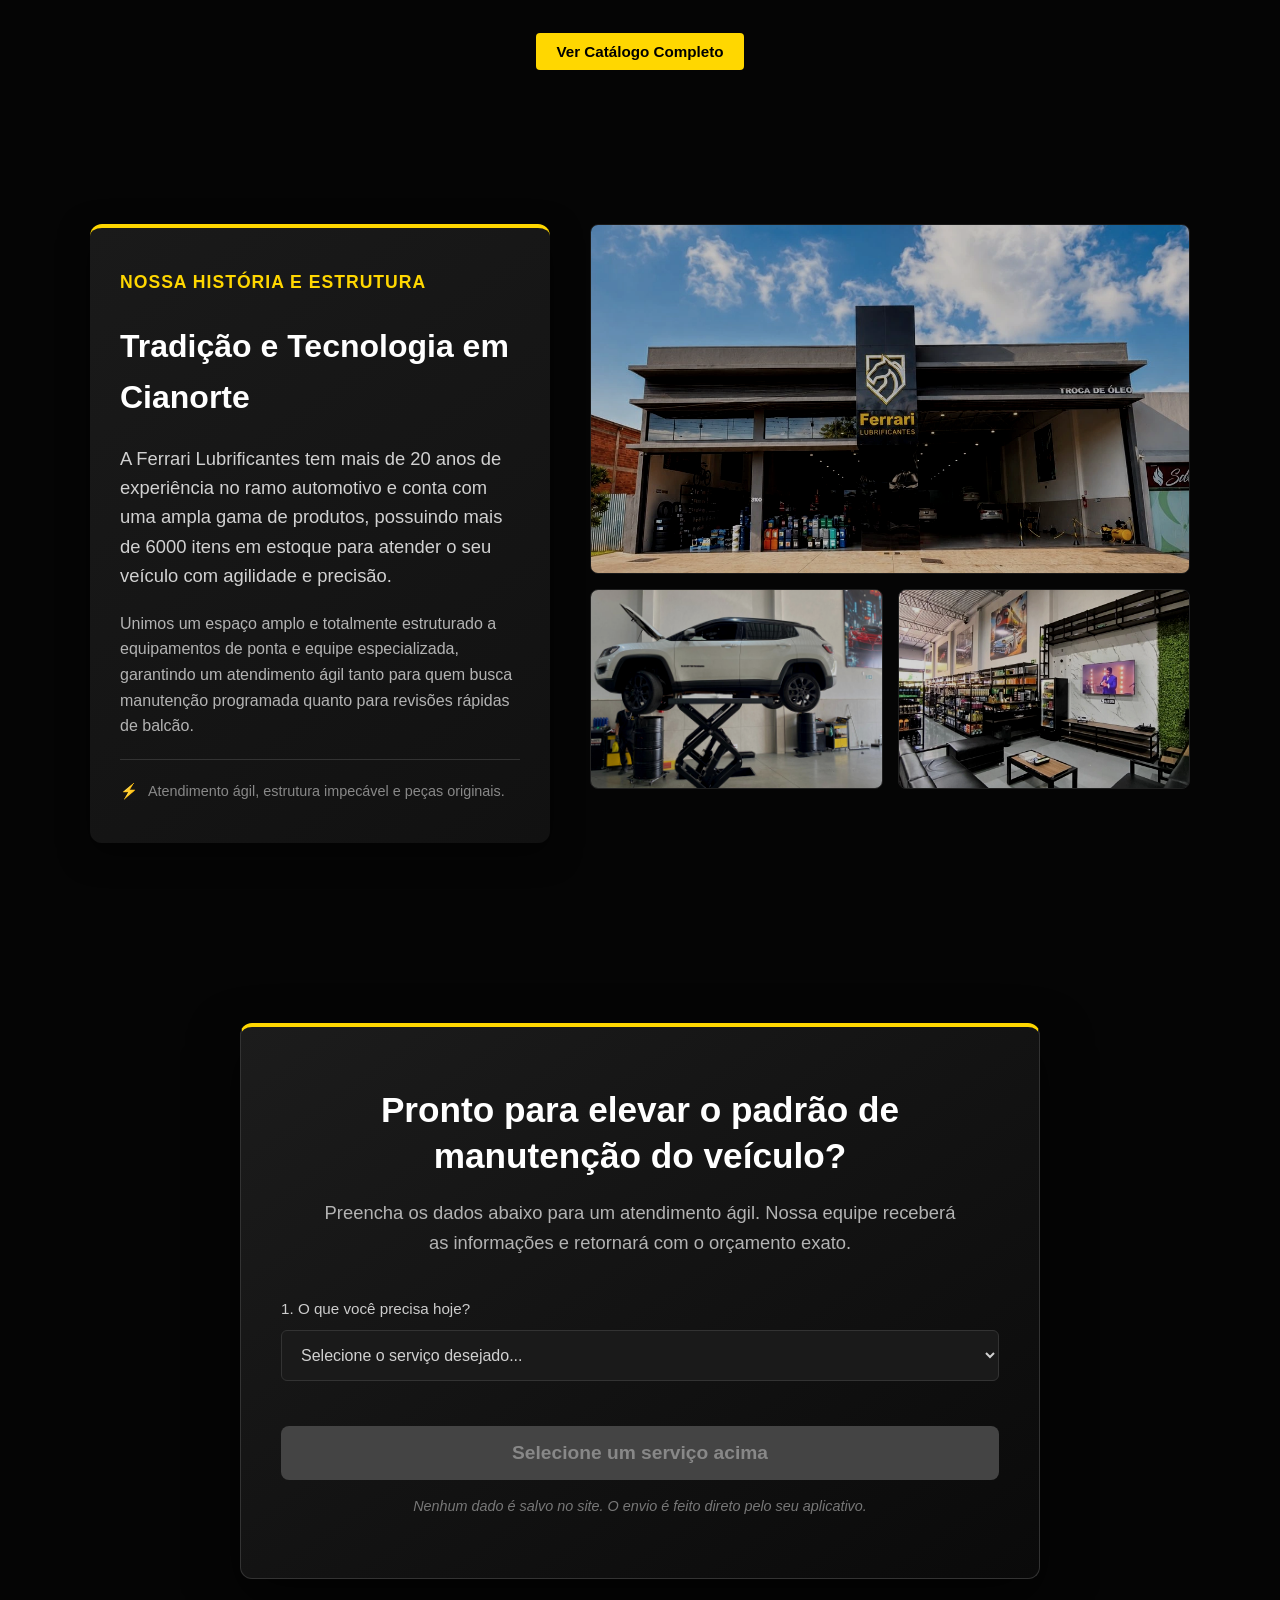
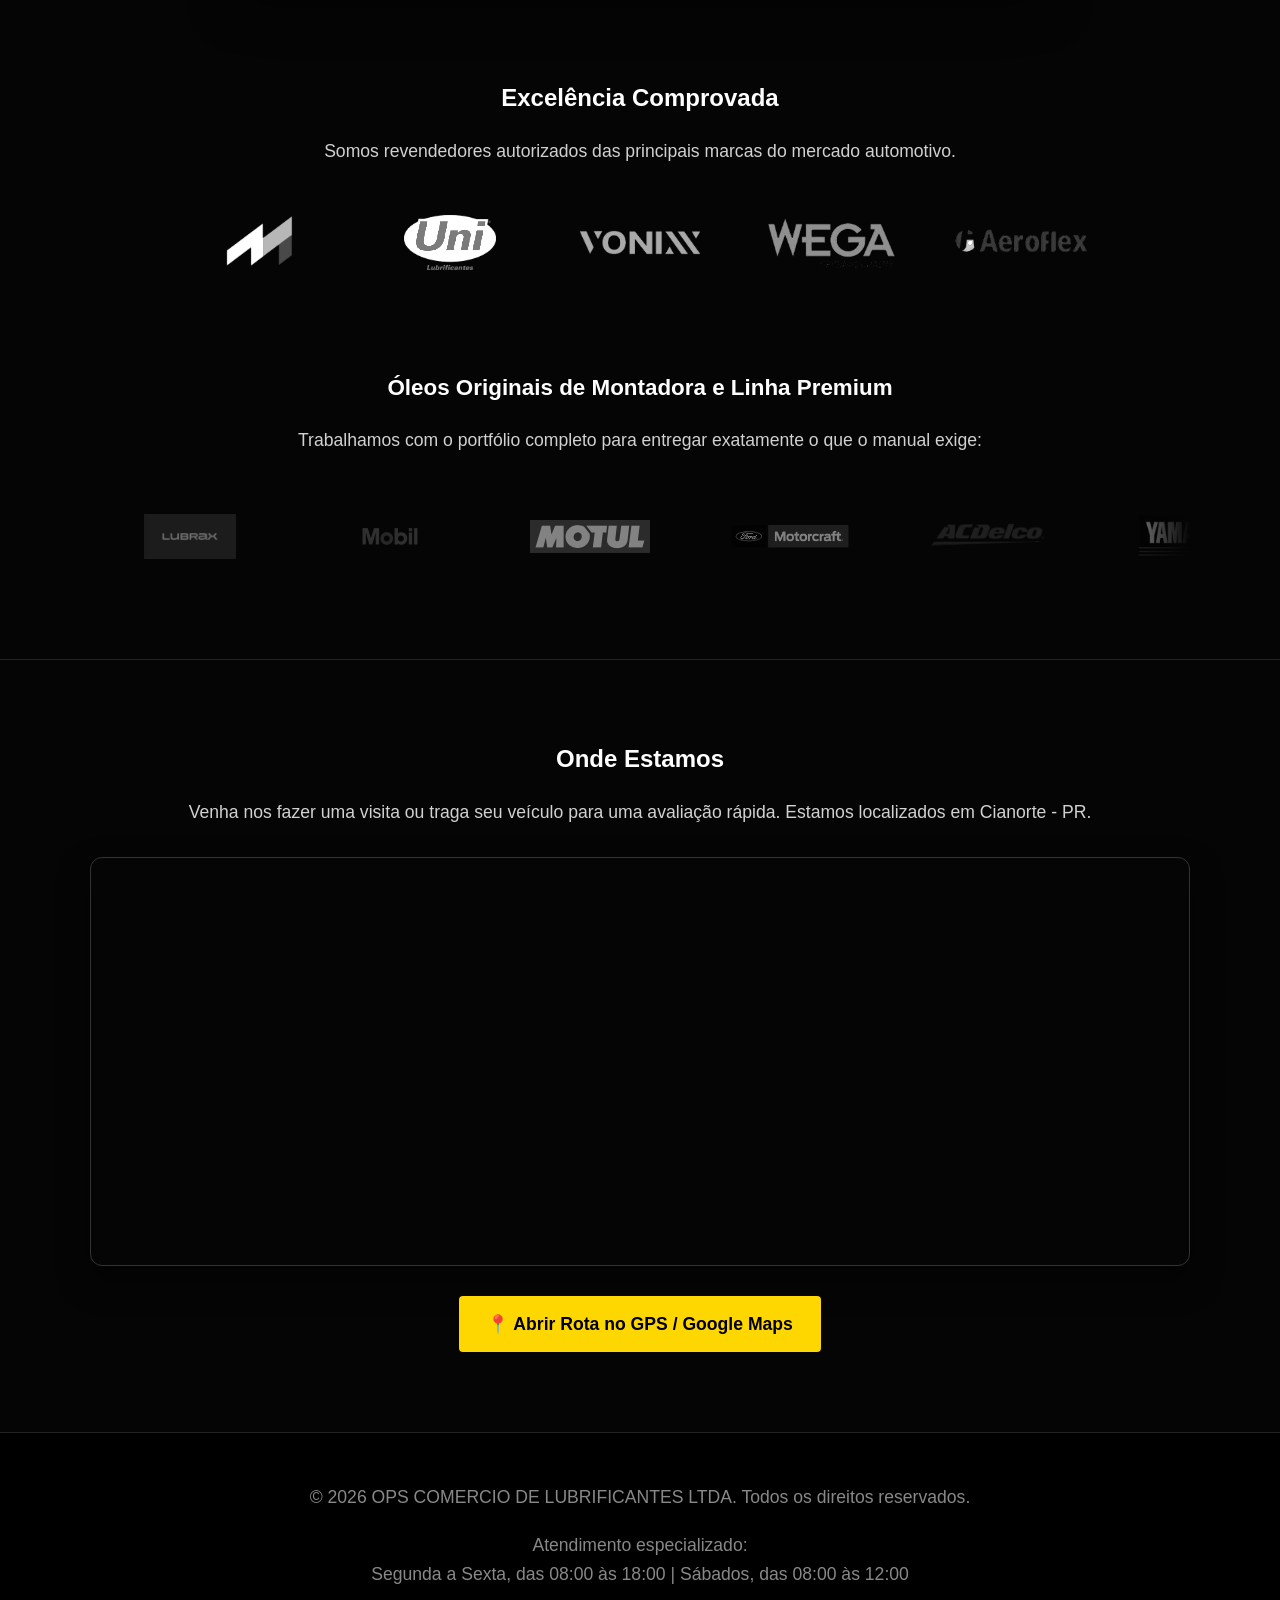
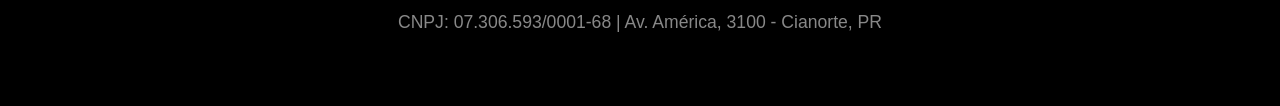
==== commit fd4722c8: "Add files via upload" ====
--- a/site-OPS/index.html
+++ b/site-OPS/index.html
@@ -2,15 +2,20 @@
 <html lang="pt-BR">
 <head>
     <meta charset="UTF-8">
-    <!-- Essa linha é crucial para o site não quebrar no celular -->
     <meta name="viewport" content="width=device-width, initial-scale=1.0">
+    
+    <!-- Otimização SEO (A vitrine do Google) -->
+    <meta name="description" content="A Ferrari Lubrificantes é o maior centro especializado em troca de óleo, baterias e estética automotiva de Cianorte-PR. Estrutura premium para carros, motos e caminhões.">
+    
     <title>Ferrari Lubrificantes | Autoridade em Peças e Produtos Automotivos</title>
     
-    <!-- Link para o CSS que faremos na próxima etapa -->
+    <!-- Favicon (O ícone que aparece na aba do navegador) -->
+    <link rel="icon" type="image/png" href="assets/icons/Logo-SF.PNG    ">
+    
     <link rel="stylesheet" href="css/style.css">
 </head>
 <body>
-    <!-- TOP BAR: Informações vitais para negócio local -->
+    <!-- TOP BAR -->
     <div class="topbar">
         <div class="container container-topbar">
             <div class="topbar-info">
@@ -30,25 +35,24 @@
             
             <nav class="menu-navegacao">
                 <ul style="display: flex; gap: 20px; align-items: center; list-style: none;">
-                    <li><a href="#sobre">Diferenciais</a></li>
-                    <li><a href="#prova-social">A Oficina</a></li>
-                    <li><a href="#vitrine-produtos">Catálogo e Peças</a></li>
+                    <li><a href="#inicio">Diferenciais</a></li>
+                    <li><a href="catalogo.html">Catálogo e Peças</a></li>
+                    <li><a href="#sobre">A Oficina</a></li>
                     <li><a href="#orcamento" class="btn-header-destaque">Fazer Orçamento</a></li>
                 </ul>
             </nav>
+            <a href="#orcamento" class="btn-mobile-orcamento">Orçamento Rápido</a>
         </div>
     </header>
 
     <main>
-        <!-- SEÇÃO 1: HERO (APRESENTAÇÃO PREMIUM) -->
-        <section id="sobre" class="secao-site hero-section">
+        <!-- 1. HERO (APRESENTAÇÃO) -->
+        <section id="inicio" class="secao-site hero-section">
             <div class="container hero-container">
-                
                 <div class="hero-texto">
                     <h1>O Centro Especializado em Troca de Óleo para Linha Leve e Pesada</h1>
                     <p>Nossa prioridade absoluta é a vida útil do seu motor. Trabalhamos com o portfólio completo de lubrificantes originais para garantir a especificação exata do seu manual — seja carro, moto ou caminhão. Nossa equipe é rigorosamente treinada e opera com padrões de excelência cirúrgica.</p>
                     
-                    <!-- CARDS DE BENEFÍCIOS ATUALIZADOS -->
                     <div class="diferenciais-grid">
                         <div class="diferencial-card">
                             <span class="icone-amarelo">🚛</span>
@@ -73,46 +77,11 @@
                         </div>
                     </div>
                 </div>
-
-                <div class="hero-imagem">
-                    <!-- A IMAGEM PRECISA TER ALTA RESOLUÇÃO E ESTAR NA PASTA CORRETA -->
-                    <img src="assets/img/imagem-premium.jpg" alt="Serviço Premium de Troca de Óleo" class="img-destaque">
-                </div>
-
-            </div>
-        </section>
-        <!-- SEÇÃO PROVA SOCIAL E ESTRUTURA -->
-        <section id="prova-social" class="secao-site">
-            <div class="container">
-                <div class="cabecalho-secao text-center" style="margin-bottom: 40px;">
-                    <h2 style="font-size: 2.2rem; color: var(--cor-titulos);">Estrutura de Alta Performance</h2>
-                    <p style="color: #999; font-size: 1.1rem;">Limpeza, organização e precisão técnica em cada metro quadrado.</p>
-                </div>
-
-                <div class="grid-prova-social">
-                    <!-- Coluna das Fotos -->
-                    <div class="galeria-estrutura">
-                        <img src="assets/img/loja-barracao.jpg" alt="Visão geral do nosso estoque" class="foto-loja">
-                        <div class="fotos-menores">
-                            <img src="assets/img/loja-box-oleo.jpg" alt="Box de troca de óleo">
-                            <img src="assets/img/loja-equipe.jpg" alt="Equipe técnica em ação">
-                        </div>
-                    </div>
-                    <!-- Coluna do Depoimento (Prova Social Real) -->
-                    <div class="card-depoimento">
-                        <div class="estrelas">⭐⭐⭐⭐⭐</div>
-                        <p class="texto-depoimento">"Sou cliente desde o antigo endereço e o atual demonstra o crescimento de uma empresa que presta serviços com excelência ao consumidor. Qualidade, organização e o mais relevante funcionários atenciosos desde a recepção aos mecânicos. !!!"</p>
-                        <span class="autor-depoimento">- Admilson Demori</span>
-                        <div class="selo-garantia">
-                            <span class="icone-amarelo">🛡️</span>
-                            <span>Avaliação verificada no Google</span>
-                        </div>
-                    </div>
-                </div>
-            </div>
-        </section>
-        <!-- SEÇÃO VITRINE DE PRODUTOS -->
-        <section id="vitrine-produtos" class="secao-site" style="background-color: #111;">
+            </div>
+        </section>
+
+        <!-- 2. VITRINE DE PRODUTOS -->
+        <section id="vitrine-produtos" class="secao-site">
             <div class="container">
                 <div class="cabecalho-secao text-center" style="margin-bottom: 40px;">
                     <h2 style="font-size: 2.2rem; color: var(--cor-titulos);">Catálogo de Alta Performance</h2>
@@ -120,90 +89,70 @@
                 </div>
 
                 <div class="grid-vitrine">
-                    <!-- Produto 1: Óleos -->
                     <div class="card-produto">
-                        <img src="assets/img/vitrine-motul.jpg" alt="Estante de Óleos Motul" class="imagem-produto">
+                        <img src="assets/img/vitrine-motul.webp" alt="Estante de Óleos Motul" class="imagem-produto">
                         <h3>Lubrificantes</h3>
                         <p>Óleos sintéticos, semissintéticos e minerais. Atendemos linha leve e linha pesada.</p>
                         <span class="marcas-destaque">UNI / Motul / Lubrax</span>
                     </div>
 
-                    <!-- Produto 2: Filtros -->
                     <div class="card-produto">
-                        <img src="assets/img/vitrine-wega.jpg" alt="Estoque de Filtros Wega" class="imagem-produto">
-                        <h3>Filtros de Eficiência</h3>
+                        <img src="assets/img/vitrine-wega.webp" alt="Estoque de Filtros Wega" class="imagem-produto">
+                        <h3>Filtros</h3>
                         <p>Filtros de óleo, ar, combustível e cabine. Proteção máxima para prolongar a vida do motor.</p>
                         <span class="marcas-destaque">Linha Completa Wega</span>
                     </div>
 
-                    <!-- Produto 3: Estética -->
                     <div class="card-produto">
-                        <img src="assets/img/vitrine-vonixx.jpg" alt="Produtos de Estética Vonixx" class="imagem-produto">
+                        <img src="assets/img/vitrine-vonixx.webp" alt="Produtos de Estética Vonixx" class="imagem-produto">
                         <h3>Estética Automotiva</h3>
                         <p>Ceras, vitrificadores, shampoos e renovadores. O acabamento de estúdio que o seu carro merece.</p>
                         <span class="marcas-destaque">Linha Vonixx</span>
                     </div>
 
-                    <!-- Produto 4: Baterias (Novo) -->
                     <div class="card-produto">
-                        <img src="assets/img/vitrine-moura.jpg" alt="Baterias Moura e Zetta" class="imagem-produto">
+                        <img src="assets/img/vitrine-moura.webp" alt="Baterias Moura e Zetta" class="imagem-produto">
                         <h3>Baterias</h3>
                         <p>Energia confiável e durabilidade para veículos leves, pesados e sistemas start-stop.</p>
                         <span class="marcas-destaque">Moura e Zetta</span>
                     </div>
                 </div>
-
                 <div class="text-center" style="margin-top: 40px;">
-                    <a href="#orcamento" class="btn-orcamento-topo">Consultar Estoque e Valores</a>
-                </div>
-            </div>
-        </section>
-        <!-- SEÇÃO 2: NOSSAS MARCAS -->
-        <section id="marcas" class="secao-site fundo-cinza">
+                    <a href="catalogo.html" class="btn-orcamento-topo">Ver Catálogo Completo</a>
+                </div>
+            </div>
+        </section>
+
+        <!-- 3. SOBRE NÓS E ESTRUTURA -->
+        <section id="sobre" class="secao-site fundo-cinza">
             <div class="container">
-                <h2>Excelência Comprovada</h2>
-                <p>Somos revendedores autorizados das principais marcas do mercado automotivo.</p>
-                
-                <!-- DESTAQUE: APENAS REVENDA AUTORIZADA -->
-                <div class="grid-marcas">
-                    <!-- Substitua pelo nome correto dos seus arquivos -->
-                    <img src="assets/img/logo-moura.png" alt="Moura" class="marca-item">
-                    <img src="assets/img/logo-uni.png" alt="UNI Ingrax" class="marca-item">
-                    <img src="assets/img/logo-vonixx.png" alt="Vonixx" class="marca-item">
-                    <img src="assets/img/logo-wega.png" alt="Wega" class="marca-item">
-                    <img src="assets/img/logo-aeroflex.png" alt="Aeroflex" class="marca-item">
-                </div>
-
-                <!-- AUTORIDADE: ÓLEOS ORIGINAIS E CATÁLOGO -->
-                <div class="catalogo-marcas">
-                    <h3>Óleos Originais de Montadora e Linha Premium</h3>
-                    <p>Trabalhamos com o portfólio completo para entregar exatamente o que o manual exige:</p>
-                    
-                    <div class="slider-marcas">
-                        <div class="slider-track">
-                            <!-- LISTA 1 -->
-                            <img src="assets/img/logo-lubrax.jpg" alt="Lubrax" class="slide-logo">
-                            <img src="assets/img/logo-mobil.png" alt="Mobil" class="slide-logo">
-                            <img src="assets/img/logo-motul.png" alt="Motul" class="slide-logo">
-                            <img src="assets/img/logo-motorcraft.png" alt="Motorcraft" class="slide-logo">
-                            <img src="assets/img/logo-acdelco.png" alt="ACDelco" class="slide-logo">
-                            <img src="assets/img/logo-yamalube.png" alt="Yamalube" class="slide-logo">
-                            <img src="assets/img/logo-shell.png" alt="Shell" class="slide-logo">
-                            
-                            <!-- LISTA 2 (Cópia exata da 1 para o efeito de loop infinito não quebrar) -->
-                            <img src="assets/img/logo-lubrax.jpg" alt="Lubrax" class="slide-logo">
-                            <img src="assets/img/logo-mobil.png" alt="Mobil" class="slide-logo">
-                            <img src="assets/img/logo-motul.png" alt="Motul" class="slide-logo">
-                            <img src="assets/img/logo-motorcraft.png" alt="Motorcraft" class="slide-logo">
-                            <img src="assets/img/logo-acdelco.png" alt="ACDelco" class="slide-logo">
-                            <img src="assets/img/logo-yamalube.png" alt="Yamalube" class="slide-logo">
-                            <img src="assets/img/logo-shell.png" alt="Shell" class="slide-logo">
-                        </div>
-                    </div>
-                </div>
-            </div>
-        </section>
-        <!-- SEÇÃO 3: ORÇAMENTO / WHATSAPP -->
+                <div class="grid-prova-social alinhamento-topo">
+                    <div class="card-depoimento" style="border-top-color: var(--cor-destaque);">
+                        <span class="autor-depoimento" style="font-size: 1.1rem; text-transform: uppercase; letter-spacing: 1px;">Nossa História e Estrutura</span>
+                        <h2 style="color: var(--cor-titulos); font-size: 2rem; margin-bottom: 20px;">Tradição e Tecnologia em Cianorte</h2>
+                        <p class="texto-depoimento" style="font-style: normal; color: #d1d1d1;">
+                            A Ferrari Lubrificantes tem mais de 20 anos de experiência no ramo automotivo e conta com uma ampla gama de produtos, possuindo mais de 6000 itens em estoque para atender o seu veículo com agilidade e precisão.
+                        </p>
+                        <p class="texto-depoimento" style="font-style: normal; color: #b3b3b3; font-size: 1rem;">
+                            Unimos um espaço amplo e totalmente estruturado a equipamentos de ponta e equipe especializada, garantindo um atendimento ágil tanto para quem busca manutenção programada quanto para revisões rápidas de balcão.
+                        </p>
+                        <div class="selo-garantia">
+                            <span>⚡</span> Atendimento ágil, estrutura impecável e peças originais.
+                        </div>
+                    </div>
+
+                    <div class="galeria-estrutura">
+                        <img src="assets/img/fachada-frente.webp" alt="Interior da Ferrari Lubrificantes em Cianorte" class="foto-loja">
+                        <div class="fotos-menores">
+                            <img src="assets/img/servico-elevador.webp" alt="Atendimento especializado no elevador" class="foto-loja">
+                            <img src="assets/img/interno-loja.webp" alt="Detalhe da estrutura" class="foto-loja">
+                        </div>
+                    </div>
+                </div>
+            </div>
+        </section>
+
+        <!-- 4. ORÇAMENTO / WHATSAPP -->
         <section id="orcamento" class="secao-site">
             <div class="container">
                 <div class="cta-box">
@@ -211,7 +160,6 @@
                     <p>Preencha os dados abaixo para um atendimento ágil. Nossa equipe receberá as informações e retornará com o orçamento exato.</p>
                     
                     <form id="form-orcamento" class="formulario-whatsapp">
-                        <!-- Etapa 1: Serviço -->
                         <div class="campo-wrapper" style="margin-bottom: 25px;">
                             <label for="tipo-servico">1. O que você precisa hoje?</label>
                             <select id="tipo-servico" required>
@@ -224,18 +172,13 @@
                             </select>
                         </div>
 
-                        <!-- Etapa 2: Veículo (Invisível no início) -->
                         <div id="bloco-dados-veiculo" class="escondido">
-                            
-                            <!-- Placa/Chassi -->
                             <div class="form-grupo">
                                 <div class="campo-wrapper w-100">
-                                    <label for="veiculo-identificacao">Placa ou Chassi (Opcional - Agiliza o atendimento)</label>
-                                    <input type="text" id="veiculo-identificacao" placeholder="Ex: ABC-1234">
-                                </div>
-                            </div>
-                            
-                            <!-- Modelo e Ano -->
+                                    <label for="veiculo-identificacao">Chassi (Opcional - Agiliza o atendimento)</label>
+                                    <input type="text" id="veiculo-identificacao" placeholder="Ex: 9BD111060T12345678">
+                                </div>
+                            </div>
                             <div class="form-grupo">
                                 <div class="campo-wrapper">
                                     <label for="veiculo-modelo">Modelo do Veículo</label>
@@ -246,8 +189,6 @@
                                     <input type="number" id="veiculo-ano" placeholder="Ex: 2020">
                                 </div>
                             </div>
-                            
-                            <!-- Motor e Combustível -->
                             <div class="form-grupo alinhamento-topo">
                                 <div class="coluna-dinamica campo-wrapper">
                                     <label for="veiculo-motor">Motorização</label>
@@ -263,9 +204,8 @@
                                         <option value="Outro">Acima de 2.0 / Outro</option>
                                         <option value="Não sei informar">Não sei informar</option>
                                     </select>
-                                    <!-- A caixa de texto extra precisa de margem para desgrudar do select -->
                                     <input type="text" id="motor-outro" placeholder="Qual? Ex: 2.8" class="escondido" style="margin-top: 10px; width: 100%;">
-
+                                </div>
                                 <div class="coluna-dinamica campo-wrapper">
                                     <label for="veiculo-combustivel">Combustível</label>
                                     <select id="veiculo-combustivel">
@@ -276,8 +216,6 @@
                                     </select>
                                 </div>
                             </div>
-                            
-                            <!-- Câmbio -->
                             <div class="form-grupo escondido" id="bloco-cambio">
                                 <div class="campo-wrapper w-100">
                                     <label for="tipo-cambio">Tipo de Transmissão</label>
@@ -291,7 +229,6 @@
                             </div>
                         </div>
 
-                        <!-- Etapa 3: Mensagem para Radiador/Outros -->
                         <div id="bloco-mensagem-direta" class="escondido">
                             <p class="alerta-servico-simples">Para este serviço, não precisamos dos dados do carro agora. Clique abaixo para falar direto com nosso especialista.</p>
                         </div>
@@ -300,12 +237,78 @@
                             Selecione um serviço acima
                         </button>
                     </form>
+                    <span class="cta-microcopy">Nenhum dado é salvo no site. O envio é feito direto pelo seu aplicativo.</span>
+                </div>
+            </div>
+        </section>
+        <!-- 5. MARCAS E CATÁLOGO (Integrado via layout à seção Sobre) -->
+        <section id="marcas" class="secao-site fundo-cinza textura-ruido" style="padding-top: 0; border-top: none;">
+            <div class="container">
+                <h2 style="text-align: center;">Excelência Comprovada</h2>
+                <p style="text-align: center; margin-bottom: 50px;">Somos revendedores autorizados das principais marcas do mercado automotivo.</p>
+                
+                <div class="grid-marcas">
+                    <img src="assets/img/logo-moura.webp" alt="Moura" class="marca-item">
+                    <img src="assets/img/logo-uni.webp" alt="UNI Ingrax" class="marca-item">
+                    <img src="assets/img/logo-vonixx.webp" alt="Vonixx" class="marca-item">
+                    <img src="assets/img/logo-wega.webp" alt="Wega" class="marca-item">
+                    <img src="assets/img/logo-aeroflex.webp" alt="Aeroflex" class="marca-item">
+                </div>
+
+                <div class="catalogo-marcas" style="border-top: none; margin-top: 50px;">
+                    <h3>Óleos Originais de Montadora e Linha Premium</h3>
+                    <p>Trabalhamos com o portfólio completo para entregar exatamente o que o manual exige:</p>
                     
-                    <span class="cta-microcopy">Nenhum dado é salvo no site. O envio é feito direto pelo seu aplicativo.</span>
+                    <div class="slider-marcas">
+                        <div class="slider-track">
+                            <!-- Loop Lista 1 -->
+                            <img src="assets/img/logo-lubrax.webp" alt="Lubrax" class="slide-logo">
+                            <img src="assets/img/logo-mobil.webp" alt="Mobil" class="slide-logo">
+                            <img src="assets/img/logo-motul.webp" alt="Motul" class="slide-logo">
+                            <img src="assets/img/logo-motorcraft.webp" alt="Motorcraft" class="slide-logo">
+                            <img src="assets/img/logo-acdelco.webp" alt="ACDelco" class="slide-logo">
+                            <img src="assets/img/logo-yamalube.webp" alt="Yamalube" class="slide-logo">
+                            <img src="assets/img/logo-shell.webp" alt="Shell" class="slide-logo">
+                            <!-- Loop Lista 2 -->
+                            <img src="assets/img/logo-lubrax.webp" alt="Lubrax" class="slide-logo">
+                            <img src="assets/img/logo-mobil.webp" alt="Mobil" class="slide-logo">
+                            <img src="assets/img/logo-motul.webp" alt="Motul" class="slide-logo">
+                            <img src="assets/img/logo-motorcraft.webp" alt="Motorcraft" class="slide-logo">
+                            <img src="assets/img/logo-acdelco.webp" alt="ACDelco" class="slide-logo">
+                            <img src="assets/img/logo-yamalube.webp" alt="Yamalube" class="slide-logo">
+                            <img src="assets/img/logo-shell.webp" alt="Shell" class="slide-logo">
+                        </div>
+                    </div>
+                </div>
+            </div>
+        </section>
+
+        <!-- 6. LOCALIZAÇÃO / MAPA -->
+        <section id="localizacao" class="secao-site" style="border-top: 1px solid #222;">
+            <div class="container text-center">
+                <h2>Onde Estamos</h2>
+                <p style="color: var(--cor-texto); margin-bottom: 30px;">
+                    Venha nos fazer uma visita ou traga seu veículo para uma avaliação rápida. Estamos localizados em Cianorte - PR.
+                </p>
+                <div style="border-radius: 12px; overflow: hidden; border: 1px solid #333; box-shadow: 0 15px 30px rgba(0,0,0,0.5);">
+                    <iframe 
+                        src="https://www.google.com/maps/embed?pb=!1m18!1m12!1m3!1d3179.5285617892832!2d-52.615967590212904!3d-23.664341573933452!2m3!1f0!2f0!3f0!3m2!1i1024!2i768!4f13.1!3m3!1m2!1s0x94ed5a1e1da2dfc1%3A0xbb1bdc50b357a999!2sFerrari%20Lubrificantes%20e%20Baterias!5e1!3m2!1spt-BR!2sbr!4v1787939450227!5m2!1spt-BR!2sbr" 
+                        width="100%" 
+                        height="400" 
+                        style="border:0; filter: contrast(1.1) brightness(0.9);" 
+                        allowfullscreen="" 
+                        loading="lazy">
+                    </iframe>
+                </div>
+                <div style="margin-top: 30px;">
+                    <a href="https://maps.google.com/?q=Ferrari+Lubrificantes+Cianorte" target="_blank" class="btn-orcamento-topo" style="display: inline-block; padding: 14px 28px; font-size: 1.1rem;">
+                        📍 Abrir Rota no GPS / Google Maps
+                    </a>
                 </div>
             </div>
         </section>
     </main>
+
     <!-- RODAPÉ -->
     <footer>
         <div class="container text-center">
@@ -316,7 +319,8 @@
     </footer>
 
     <script src="js/main.js"></script>
-    <!-- BOTÃO WHATSAPP FLUTUANTE (Rota de Fuga) -->
+
+    <!-- BOTÃO WHATSAPP FLUTUANTE -->
     <a href="https://wa.me/5544999998979?text=Olá!%20Estou%20no%20site%20e%20gostaria%20de%20falar%20com%20um%20atendente." class="whatsapp-flutuante" target="_blank" rel="noopener noreferrer">
         <img src="assets/icons/icone-whatsapp.png" alt="Atendimento Rápido">
     </a>
--- a/site-OPS/css/style.css
+++ b/site-OPS/css/style.css
@@ -1,14 +1,13 @@
 /* =========================================
-   1. RESET E VARIÁVEIS (Dark Mode Refinado)
+   1. RESET E VARIÁVEIS 
    ========================================= */
 :root {
-    --cor-fundo: #121212; /* Fundo principal (Cinza quase preto) */
-    --cor-secundaria: #1A1A1A; /* Fundo para criar quebra de seção (Cinza escuro) */
-    --cor-texto: #D1D1D1; /* Cinza claro para leitura confortável */
-    --cor-titulos: #FFFFFF; /* Branco puro para contraste nos títulos */
-    --cor-destaque: #FFD700; /* Amarelo da logo */
+    --cor-secundaria: #1A1A1A; 
+    --cor-texto: #D1D1D1; 
+    --cor-titulos: #FFFFFF; 
+    --cor-destaque: #FFD700; 
     --cor-destaque-hover: #E6C200;
-    --cor-header-footer: #000000; /* Preto puro */
+    --cor-header-footer: #000000; 
     --altura-cabecalho: 75px;
 }
 
@@ -25,13 +24,14 @@
 
 body {
     font-family: -apple-system, BlinkMacSystemFont, "Segoe UI", Roboto, Helvetica, Arial, sans-serif;
-    background-color: var(--cor-fundo);
+    background-color: #050505;
+    background-attachment: fixed; 
     color: var(--cor-texto);
     line-height: 1.6;
 }
 
 /* =========================================
-   2. CONTAINERS E ESTRUTURA GERAL
+   2. CONTAINERS, TIPOGRAFIA E FUNDOS
    ========================================= */
 .container {
     width: 90%;
@@ -43,11 +43,6 @@
     padding: 80px 0;
 }
 
-.fundo-cinza {
-    background-color: var(--cor-secundaria); /* Agora é escuro de verdade */
-}
-
-/* Títulos agora são brancos, exceto o H1 que puxa o amarelo para impacto */
 h1 {
     color: var(--cor-destaque);
     font-size: 2.5rem;
@@ -66,103 +61,19 @@
 }
 
 /* =========================================
-   2.5. HERO SECTION E DIFERENCIAIS
-   ========================================= */
-.hero-section {
-    padding-top: 120px; /* Mais espaço no topo por causa do cabeçalho */
-    padding-bottom: 80px;
-}
-
-.hero-container {
-    display: flex;
-    align-items: center;
+   3. CABEÇALHO E TOP BAR
+   ========================================= */
+.topbar {
+    background-color: #050505; 
+    color: #E0E0E0; 
+    font-size: 0.85rem;
+    padding: 10px 0; 
+    border-bottom: 1px solid #333; 
+}
+
+.container-topbar {
+    display: flex;
     justify-content: space-between;
-    gap: 50px;
-}
-
-.hero-texto {
-    flex: 1; /* Ocupa metade da tela */
-}
-
-.hero-imagem {
-    flex: 1; /* Ocupa a outra metade */
-    display: flex;
-    justify-content: center;
-}
-
-.img-destaque {
-    width: 100%;
-    max-width: 500px;
-    border-radius: 8px;
-    box-shadow: 0 15px 30px rgba(0, 0, 0, 0.5); /* Sombra para dar profundidade */
-    border: 1px solid #333; /* Borda sutil de luxo */
-}
-
-/* Os Cards Premium */
-.diferenciais-grid {
-    display: flex;
-    flex-direction: column;
-    gap: 15px;
-    margin-top: 30px;
-}
-
-.diferencial-card {
-    display: flex;
-    align-items: center;
-    gap: 15px;
-    background-color: var(--cor-secundaria);
-    padding: 15px 20px;
-    border-radius: 6px;
-    border-left: 4px solid var(--cor-destaque); /* Linha amarela indicando força */
-    transition: transform 0.3s;
-}
-
-.diferencial-card:hover {
-    transform: translateX(10px); /* Leve movimento ao passar o mouse */
-}
-
-.icone-amarelo {
-    font-size: 1.8rem;
-}
-
-.diferencial-card h4 {
-    color: var(--cor-titulos);
-    margin-bottom: 2px;
-    font-size: 1.05rem;
-}
-
-.diferencial-card p {
-    margin-bottom: 0;
-    font-size: 0.9rem;
-    color: #999;
-}
-
-/* Responsividade: Como se comporta no celular */
-@media (max-width: 900px) {
-    .hero-container {
-        flex-direction: column; /* Empilha texto e imagem no celular */
-        text-align: left;
-    }
-    
-    .hero-imagem {
-        order: -1; /* Coloca a imagem acima do texto no celular, se preferir. Para manter abaixo, apague esta linha. */
-        margin-bottom: 30px;
-    }
-}
-/* =========================================
-   3. CABEÇALHO E TOP BAR
-   ========================================= */
-.topbar {
-    background-color: #050505; /* Fundo levemente mais escuro para contrastar com o texto */
-    color: #E0E0E0; /* Cinza bem claro, quase branco. Resolve o problema de leitura. */
-    font-size: 0.85rem;
-    padding: 10px 0; /* Um pouco mais de respiro (aumentei de 8px para 10px) */
-    border-bottom: 1px solid #333; /* Linha de divisão mais marcada */
-}
-
-.container-topbar {
-    display: flex;
-    justify-content: space-between;
     align-items: center;
 }
 
@@ -171,9 +82,8 @@
     gap: 20px;
 }
 
-/* O Cabeçalho Principal */
 #cabecalho {
-    position: sticky; /* Substitui o fixed. Assim ele respeita a top bar e desce com a tela */
+    position: sticky; 
     top: 0;
     left: 0;
     width: 100%;
@@ -201,7 +111,6 @@
     object-fit: contain;
 }
 
-/* Menu de Navegação no centro */
 .menu-navegacao {
     display: flex;
     gap: 30px;
@@ -219,23 +128,32 @@
     color: var(--cor-destaque);
 }
 
-/* Esconde o menu e a topbar no celular para não esmagar os elementos */
+.btn-mobile-orcamento {
+    display: none; 
+}
+
 @media (max-width: 850px) {
-    .menu-navegacao, .topbar {
-        display: none;
-    }
-}
-/* Trava a altura das colunas para não esticarem se um campo novo aparecer */
-.alinhamento-topo {
-    align-items: flex-start;
-}
-
-/* Garante que o select principal do Serviço ocupe 100% da tela */
-.form-grupo > select#tipo-servico {
-    width: 100%;
-}
-/* =========================================
-   4. BOTÕES (Amarelos com texto Preto)
+    .topbar, .menu-navegacao {
+        display: none; 
+    }
+    .container-header {
+        justify-content: space-between;
+        padding: 0 10px;
+    }
+    .btn-mobile-orcamento {
+        display: block;
+        background-color: var(--cor-destaque);
+        color: #000;
+        padding: 8px 16px;
+        border-radius: 4px;
+        font-weight: 700;
+        text-decoration: none;
+        font-size: 0.85rem;
+    }
+}
+
+/* =========================================
+   4. BOTÕES E CTAS
    ========================================= */
 .btn-orcamento-topo {
     background-color: var(--cor-destaque);
@@ -266,6 +184,8 @@
     cursor: pointer;
     transition: all 0.3s;
     margin-top: 20px;
+    width: 100%;
+    justify-content: center;
 }
 
 .btn-whatsapp-grande:hover {
@@ -276,43 +196,335 @@
 .btn-whatsapp-grande img {
     width: 24px;
     height: 24px;
-    filter: brightness(0); /* Transforma o ícone do whats em preto para combinar */
-}
-
-/* =========================================
-   5. GRID DE MARCAS (Flexbox para equilíbrio visual)
+    filter: brightness(0); 
+}
+
+.btn-header-destaque {
+    background-color: var(--cor-destaque);
+    color: #000 !important;
+    padding: 8px 18px;
+    border-radius: 4px;
+    font-weight: 700;
+    text-transform: uppercase;
+    font-size: 0.9rem;
+    transition: transform 0.2s, background-color 0.2s;
+}
+
+.btn-header-destaque:hover {
+    background-color: #e6c200;
+    transform: scale(1.05);
+}
+
+@media (max-width: 768px) {
+    .btn-header-destaque {
+        display: none;
+    }
+}
+
+/* =========================================
+   5. HERO SECTION E DIFERENCIAIS
+   ========================================= */
+.hero-section {
+    background-image: url('../assets/img/imagem-hero.webp'); 
+    background-size: cover;
+    background-position: center right; 
+    background-repeat: no-repeat;
+    padding-top: 150px; 
+    padding-bottom: 120px;
+}
+
+.hero-container {
+    display: flex;
+    align-items: center;
+    justify-content: space-between;
+    gap: 50px;
+}
+
+.hero-texto {
+    flex: 1;
+    max-width: 650px; 
+}
+
+.hero-imagem {
+    display: none; 
+}
+
+.diferenciais-grid {
+    display: flex;
+    flex-direction: column;
+    gap: 15px;
+    margin-top: 30px;
+}
+
+.diferencial-card {
+    display: flex;
+    align-items: center;
+    gap: 15px;
+    background-color: var(--cor-secundaria);
+    padding: 15px 20px;
+    border-radius: 6px;
+    border-left: 4px solid var(--cor-destaque); 
+    transition: transform 0.3s;
+}
+
+.diferencial-card:hover {
+    transform: translateX(10px); 
+}
+
+.icone-amarelo {
+    font-size: 1.8rem;
+}
+
+.diferencial-card h4 {
+    color: var(--cor-titulos);
+    margin-bottom: 2px;
+    font-size: 1.05rem;
+}
+
+.diferencial-card p {
+    margin-bottom: 0;
+    font-size: 0.9rem;
+    color: #999;
+}
+
+@media (max-width: 900px) {
+    .hero-container {
+        flex-direction: column; 
+        text-align: left;
+    }
+    /* Ajuste exclusivo para a imagem de fundo no celular */
+    .hero-section {
+        /* Cria um degradê escuro (70% a 95% de opacidade) por cima da foto */
+        background-image: linear-gradient(to bottom, rgba(5, 5, 5, 0.7), rgba(5, 5, 5, 0.95)), url('../assets/img/imagem-hero.webp');
+        background-position: 80% center; /* Empurra o brilho do motor mais para a direita, tirando-o do centro do texto */
+        padding-top: 100px; /* Reduz o espaço excessivo no topo da tela do celular */
+    }
+}
+
+/* =========================================
+   6. VITRINE DE PRODUTOS
+   ========================================= */
+.grid-vitrine {
+    display: grid;
+    grid-template-columns: repeat(4, 1fr); 
+    gap: 25px;
+}
+
+.card-produto {
+    background-color: #1a1a1a;
+    border: 1px solid #333;
+    border-radius: 8px;
+    padding: 20px; 
+    text-align: center;
+    transition: transform 0.3s, border-color 0.3s;
+    display: flex;
+    flex-direction: column;
+}
+
+.imagem-produto {
+    width: 100%;
+    height: 180px;
+    object-fit: cover;
+    border-radius: 6px;
+    margin-bottom: 20px;
+    filter: brightness(0.7) contrast(1.1); 
+    transition: filter 0.3s;
+}
+
+.card-produto:hover {
+    border-color: var(--cor-destaque);
+    transform: translateY(-5px);
+}
+
+.card-produto:hover .imagem-produto {
+    filter: brightness(1) contrast(1.1);
+}
+
+.card-produto h3 {
+    color: var(--cor-destaque);
+    font-size: 1.3rem;
+    margin-bottom: 10px;
+}
+
+.card-produto p {
+    color: #ccc;
+    font-size: 0.95rem;
+    line-height: 1.5;
+    margin-bottom: 20px;
+    flex-grow: 1; 
+}
+
+.marcas-destaque {
+    display: inline-block;
+    background-color: #2a2a2a;
+    color: #aaa;
+    font-size: 0.8rem;
+    padding: 6px 10px;
+    border-radius: 20px;
+    text-transform: uppercase;
+    letter-spacing: 1px;
+}
+
+@media (max-width: 1024px) {
+    .grid-vitrine {
+        grid-template-columns: repeat(2, 1fr);
+    }
+}
+
+@media (max-width: 600px) {
+    .grid-vitrine {
+        grid-template-columns: 1fr;
+    }
+    .imagem-produto {
+        height: 160px !important; 
+        object-fit: cover !important;
+    }
+}
+
+/* =========================================
+   7. ESTRUTURA E PROVA SOCIAL
+   ========================================= */
+.grid-prova-social {
+    display: flex;
+    gap: 40px;
+    align-items: center;
+}
+
+.galeria-estrutura {
+    flex: 1.5;
+    display: flex;
+    flex-direction: column;
+    gap: 15px;
+}
+
+.foto-loja {
+    width: 100%;
+    height: 350px;
+    object-fit: cover;
+    border-radius: 8px;
+    border: 1px solid #333;
+    filter: brightness(0.75) contrast(1.15) saturate(0.8);
+    transition: filter 0.3s;
+}
+
+.foto-loja:hover {
+    filter: brightness(1) contrast(1) saturate(1);
+}
+
+.fotos-menores {
+    display: flex;
+    gap: 15px;
+}
+
+.fotos-menores img {
+    width: 50%;
+    height: 200px;
+    object-fit: cover;
+    border-radius: 8px;
+    border: 1px solid #333;
+    filter: brightness(0.8) contrast(1.1); 
+    transition: filter 0.3s;
+}
+
+.fotos-menores img:hover {
+    filter: brightness(0.95) contrast(1.1);
+}
+
+.card-depoimento {
+    flex: 1;
+    background: linear-gradient(145deg, #1a1a1a, #111);
+    padding: 40px 30px;
+    border-radius: 12px;
+    border-top: 4px solid var(--cor-destaque);
+    box-shadow: 0 10px 30px rgba(0,0,0,0.5);
+}
+
+.estrelas {
+    font-size: 1.5rem;
+    margin-bottom: 20px;
+    letter-spacing: 2px;
+}
+
+.texto-depoimento {
+    font-size: 1.15rem;
+    color: #ccc;
+    font-style: italic;
+    line-height: 1.6;
+    margin-bottom: 20px;
+}
+
+.autor-depoimento {
+    display: block;
+    color: var(--cor-destaque);
+    font-weight: 600;
+    margin-bottom: 25px;
+}
+
+.selo-garantia {
+    display: flex;
+    align-items: center;
+    gap: 10px;
+    padding-top: 20px;
+    border-top: 1px solid #333;
+    color: #888;
+    font-size: 0.9rem;
+}
+
+@media (max-width: 900px) {
+    .grid-prova-social {
+        flex-direction: column;
+    }
+    
+    /* Quebra o bloqueio esquerdo e força os blocos a usarem 100% da tela */
+    .card-depoimento,
+    .galeria-estrutura {
+        width: 100%;
+    }
+
+    .foto-loja {
+        height: 200px;
+    }
+    
+    .fotos-menores img {
+        height: 120px;
+    }
+}
+
+/* =========================================
+   8. GRID E CATÁLOGO DE MARCAS
    ========================================= */
 .grid-marcas {
     display: flex;
     flex-wrap: wrap;
     justify-content: center;
     align-items: center;
-    gap: 50px; /* Dá espaço de respiro entre as marcas */
+    gap: 50px; 
     margin-top: 50px;
 }
 
 .marca-item {
     width: 100%;
-    max-width: 140px; /* Limite de largura para as logos muito horizontais */
+    max-width: 140px; 
     height: auto;
-    max-height: 55px; /* Trava a altura para as logos mais quadradas não ficarem gigantes */
+    max-height: 55px; 
     object-fit: contain;
-    filter: grayscale(100%) brightness(200%);
-    transition: filter 0.3s, transform 0.3s;
-}
-
-.marca-item:hover {
-    filter: grayscale(0%) brightness(100%);
-    transform: scale(1.08);
-}
-/* =========================================
-   6. CATÁLOGO DE MARCAS (Carrossel Infinito Premium)
-   ========================================= */
+    transition: transform 0.3s;
+}
+
+@media (min-width: 769px) {
+    .marca-item {
+        filter: grayscale(100%) brightness(200%);
+    }
+    .marca-item:hover {
+        filter: grayscale(0%) brightness(100%);
+        transform: scale(1.08);
+    }
+}
+
 .catalogo-marcas {
     margin-top: 80px;
     text-align: center;
     padding-top: 50px;
-    border-top: 1px solid #333;
 }
 
 .catalogo-marcas h3 {
@@ -320,16 +532,14 @@
     font-size: 1.4rem;
 }
 
-/* Container do Slider com efeito de sombra nas bordas */
 .slider-marcas {
     width: 100%;
-    overflow: hidden; /* Esconde o que sai da tela */
+    overflow: hidden; 
     position: relative;
     margin-top: 40px;
     padding: 20px 0;
 }
 
-/* Gradientes laterais para as logos "sumirem" nas pontas */
 .slider-marcas::before,
 .slider-marcas::after {
     content: "";
@@ -342,85 +552,71 @@
 
 .slider-marcas::before {
     left: 0;
-    background: linear-gradient(to right, var(--cor-secundaria) 0%, transparent 100%);
+    background: linear-gradient(to right, #050505 0%, transparent 100%);
 }
 
 .slider-marcas::after {
     right: 0;
-    background: linear-gradient(to left, var(--cor-secundaria) 0%, transparent 100%);
-}
-
-/* A pista que vai rodar. Largura alta para caber tudo. */
+    background: linear-gradient(to left, #050505 0%, transparent 100%);
+}
+
 .slider-track {
     display: flex;
     align-items: center;
     width: max-content;
-    animation: scrollSlider 25s linear infinite; /* 25 segundos para dar a volta */
-}
-
-/* Interrompe a animação se o cliente passar o mouse para olhar uma marca específica */
+    animation: scrollSlider 25s linear infinite; 
+}
+
 .slider-marcas:hover .slider-track {
     animation-play-state: paused;
 }
 
 .slide-logo {
-    width: 120px; /* Menor que as marcas principais */
+    width: 120px;
     height: 45px;
     object-fit: contain;
-    margin: 0 40px; /* Distância entre as marcas */
-    filter: grayscale(100%) opacity(0.5); /* Mais discretas para não roubar a atenção do topo */
+    margin: 0 40px;
     transition: filter 0.3s, opacity 0.3s, transform 0.3s;
 }
 
-.slide-logo:hover {
-    filter: grayscale(0%) opacity(1);
-    transform: scale(1.1);
-}
-
-/* A Mágica do Loop */
+@media (min-width: 769px) {
+    .slide-logo {
+        filter: grayscale(100%) opacity(0.5);
+    }
+    .slide-logo:hover {
+        filter: grayscale(0%) opacity(1);
+        transform: scale(1.1);
+    }
+}
+
+@media (max-width: 768px) {
+    .slide-logo {
+        filter: grayscale(0%) opacity(1) !important;
+    }
+}
+
 @keyframes scrollSlider {
-    0% {
-        transform: translateX(0);
-    }
-    100% {
-        /* Move 50% para a esquerda (como dobramos a lista no HTML, o meio é o fim da primeira lista) */
-        transform: translateX(-50%);
-    }
-}
-/* =========================================
-   7. RODAPÉ
-   ========================================= */
-main {
-    margin-top: var(--altura-cabecalho);
-}
-
-footer {
-    background-color: var(--cor-header-footer);
-    color: #888;
-    padding: 50px 0;
-    border-top: 1px solid #222;
-}
-
-.text-center {
-    text-align: center;
-}
-/* =========================================
-   8. SEÇÃO CALL TO ACTION (Orçamento)
+    0% { transform: translateX(0); }
+    100% { transform: translateX(-50%); }
+}
+
+/* =========================================
+   9. ORÇAMENTO (FORMULÁRIO E CTA)
    ========================================= */
 #orcamento {
-    padding: 100px 0; /* Mais espaço de respiro para destacar a caixa */
+    padding: 100px 0; 
 }
 
 .cta-box {
     background: linear-gradient(145deg, #1c1c1c 0%, #0a0a0a 100%);
     border: 1px solid #333;
-    border-top: 4px solid var(--cor-destaque); /* A linha amarela de fechamento */
+    border-top: 4px solid var(--cor-destaque); 
     border-radius: 12px;
     padding: 60px 40px;
     text-align: center;
-    box-shadow: 0 20px 50px rgba(0, 0, 0, 0.6); /* Sombra pesada para fazer o card flutuar */
+    box-shadow: 0 20px 50px rgba(0, 0, 0, 0.6); 
     max-width: 800px;
-    margin: 0 auto; /* Centraliza a caixa perfeitamente na tela */
+    margin: 0 auto; 
 }
 
 .cta-box h2 {
@@ -439,7 +635,6 @@
     margin-right: auto;
 }
 
-/* O texto de segurança abaixo do botão */
 .cta-microcopy {
     display: block;
     margin-top: 15px;
@@ -448,7 +643,6 @@
     font-style: italic;
 }
 
-/* Ajuste para não esmagar no celular */
 @media (max-width: 768px) {
     .cta-box {
         padding: 40px 20px;
@@ -457,9 +651,7 @@
         font-size: 1.8rem;
     }
 }
-/* =========================================
-   9. FORMULÁRIO DE ORÇAMENTO (Layout Melhorado)
-   ========================================= */
+
 .formulario-whatsapp {
     margin-top: 30px;
     display: flex;
@@ -468,22 +660,25 @@
 
 .form-grupo {
     display: flex;
-    gap: 25px; /* Aumentei de 15px para 25px para dar respiro entre as colunas */
-    margin-bottom: 25px; /* Mais espaço entre uma linha e outra */
-}
-
-/* O pacote que segura o Rótulo e a Caixa juntos */
+    gap: 25px; 
+    margin-bottom: 25px; 
+}
+
+.alinhamento-topo {
+    align-items: flex-start;
+}
+
 .campo-wrapper {
     flex: 1;
     display: flex;
     flex-direction: column;
-    gap: 8px; /* Espaço entre o Rótulo e a Caixa de digitação */
+    gap: 8px; 
     text-align: left;
 }
 
 .campo-wrapper.w-100 {
     width: 100%;
-    flex: none; /* Impede de se comportar como coluna dividida */
+    flex: none; 
 }
 
 .campo-wrapper label {
@@ -511,28 +706,12 @@
     box-shadow: 0 0 5px rgba(255, 215, 0, 0.3);
 }
 
-.btn-form {
-    width: 100%;
-    justify-content: center;
-    margin-top: 10px;
-}
-
-/* Trava a altura das colunas */
-.alinhamento-topo {
-    align-items: flex-start;
-}
-
 .coluna-dinamica {
     flex: 1;
     display: flex;
     flex-direction: column;
 }
 
-.campo-oculto {
-    display: none; 
-}
-
-/* Classes de controle */
 .escondido {
     display: none !important;
 }
@@ -556,50 +735,47 @@
 
 @media (max-width: 650px) {
     .form-grupo {
-        flex-direction: column; /* Empilha no celular */
+        flex-direction: column; 
         gap: 20px;
     }
 }
 
 /* =========================================
-   10. OTIMIZAÇÃO PARA TOUCH (CELULARES E TABLETS)
-   ========================================= */
-
-/* A regra (hover: none) detecta telas de toque (sem mouse) */
+   10. OTIMIZAÇÃO TOUCH
+   ========================================= */
 @media (hover: none) {
-    /* Desativa o salto lateral dos cards de benefícios */
     .diferencial-card:hover {
         transform: none !important;
     }
-
-    /* Como não há mouse, as marcas do carrossel ficam um pouco mais visíveis por padrão */
     .slide-logo {
         opacity: 0.75; 
     }
-    
-    /* Remove o zoom das marcas ao tocar na tela */
     .slide-logo:hover {
         transform: none !important;
         opacity: 0.75 !important;
     }
-}
-
-/* O FEEDBACK TÁTIL (Para todos os dispositivos) */
-/* Quando o cliente aperta um botão ou card, ele "afunda" levemente, confirmando a ação */
+    .card-produto:hover {
+        transform: none !important;
+        border-color: #333 !important;
+    }
+    .card-produto:active {
+        transform: scale(0.97) !important;
+        border-color: var(--cor-destaque) !important;
+    }
+    .imagem-produto {
+        filter: brightness(0.9) contrast(1.1); 
+    }
+}
+
 .btn-whatsapp-grande:active,
 .btn-orcamento-topo:active,
 .diferencial-card:active {
     transform: scale(0.97) !important;
-    transition: transform 0.1s; /* Transição super rápida para dar a sensação de clique físico */
-}
-/* Restaura a cor e opacidade das marcas apenas em telas menores */
-@media (max-width: 768px) {
-    .slide-logo {
-        filter: grayscale(0%) opacity(1) !important;
-    }
-}
-/* =========================================
-   11. BOTÃO WHATSAPP FLUTUANTE (Com Animação Pulse)
+    transition: transform 0.1s; 
+}
+
+/* =========================================
+   11. WHATSAPP FLUTUANTE
    ========================================= */
 .whatsapp-flutuante {
     position: fixed;
@@ -610,270 +786,56 @@
     background-color: #25d366; 
     border-radius: 50%;
     box-shadow: 2px 2px 10px rgba(0, 0, 0, 0.4);
-    z-index: 9999; /* Garante que fique por cima de absolutamente tudo */
+    z-index: 9999; 
     display: flex;
     align-items: center;
     justify-content: center;
     transition: transform 0.3s;
-    /* A mágica para atrair o olho na visão periférica */
     animation: pulso-whatsapp 2s infinite; 
 }
 
-/* Deixa o ícone com o tamanho correto dentro da bolinha */
 .whatsapp-flutuante img {
     width: 35px;
     height: 35px;
     object-fit: contain;
-    /* Se o seu ícone for preto, a linha abaixo o transforma em branco. 
-       Se o seu ícone já for branco, você pode apagar a linha do filter. */
     filter: brightness(0) invert(1); 
 }
 
-/* O que acontece na tela do computador ao passar o mouse */
 .whatsapp-flutuante:hover {
     transform: scale(1.1);
-    animation: none; /* Para de pulsar quando o cliente foca nele */
-}
-
-/* O Efeito de Pulso (ondas expandindo) */
+    animation: none; 
+}
+
 @keyframes pulso-whatsapp {
-    0% {
-        box-shadow: 0 0 0 0 rgba(37, 211, 102, 0.7);
-    }
-    70% {
-        box-shadow: 0 0 0 15px rgba(37, 211, 102, 0);
-    }
-    100% {
-        box-shadow: 0 0 0 0 rgba(37, 211, 102, 0);
-    }
-}
-/* =========================================
-   12. PROVA SOCIAL E ESTRUTURA (Barracão)
-   ========================================= */
-#prova-social {
-    background-color: #0d0d0d;
-    padding: 80px 0;
+    0% { box-shadow: 0 0 0 0 rgba(37, 211, 102, 0.7); }
+    70% { box-shadow: 0 0 0 15px rgba(37, 211, 102, 0); }
+    100% { box-shadow: 0 0 0 0 rgba(37, 211, 102, 0); }
+}
+
+@media (max-width: 768px) {
+    .whatsapp-flutuante {
+        width: 50px;
+        height: 50px;
+        bottom: 15px;
+        right: 15px;
+        animation: none; 
+        opacity: 0.85; 
+    }
+    .whatsapp-flutuante img {
+        width: 26px;
+        height: 26px;
+    }
+}
+
+/* =========================================
+   12. RODAPÉ
+   ========================================= */
+footer {
+    background-color: var(--cor-header-footer);
+    color: #888;
+    padding: 50px 0;
     border-top: 1px solid #222;
 }
-
-.grid-prova-social {
-    display: flex;
-    gap: 40px;
-    align-items: center;
-}
-
-/* Galeria de Fotos */
-.galeria-estrutura {
-    flex: 1.5;
-    display: flex;
-    flex-direction: column;
-    gap: 15px;
-}
-
-.foto-loja {
-    width: 100%;
-    height: 350px;
-    object-fit: cover;
-    border-radius: 8px;
-    border: 1px solid #333;
-    /* O truque para encaixar a foto clara no Dark Mode */
-    filter: brightness(0.75) contrast(1.15) saturate(0.8);
-    transition: filter 0.3s;
-}
-
-/* Devolve o brilho original apenas quando o cliente passa o mouse ou clica */
-.foto-loja:hover {
-    filter: brightness(1) contrast(1) saturate(1);
-}
-
-.fotos-menores {
-    display: flex;
-    gap: 15px;
-}
-
-.fotos-menores img {
-    width: 50%;
-    height: 200px;
-    object-fit: cover;
-    border-radius: 8px;
-    border: 1px solid #333;
-    /* Reduz o estouro da luz branca e puxa o contraste dos elevadores pretos */
-    filter: brightness(0.8) contrast(1.1); 
-    transition: filter 0.3s;
-}
-
-.fotos-menores img:hover {
-    filter: brightness(0.95) contrast(1.1);
-}
-
-/* Card de Depoimento */
-.card-depoimento {
-    flex: 1;
-    background: linear-gradient(145deg, #1a1a1a, #111);
-    padding: 40px 30px;
-    border-radius: 12px;
-    border-top: 4px solid var(--cor-destaque);
-    box-shadow: 0 10px 30px rgba(0,0,0,0.5);
-}
-
-.estrelas {
-    font-size: 1.5rem;
-    margin-bottom: 20px;
-    letter-spacing: 2px;
-}
-
-.texto-depoimento {
-    font-size: 1.15rem;
-    color: #ccc;
-    font-style: italic;
-    line-height: 1.6;
-    margin-bottom: 20px;
-}
-
-.autor-depoimento {
-    display: block;
-    color: var(--cor-destaque);
-    font-weight: 600;
-    margin-bottom: 25px;
-}
-
-.selo-garantia {
-    display: flex;
-    align-items: center;
-    gap: 10px;
-    padding-top: 20px;
-    border-top: 1px solid #333;
-    color: #888;
-    font-size: 0.9rem;
-}
-
-@media (max-width: 900px) {
-    .grid-prova-social {
-        flex-direction: column;
-    }
-    .foto-loja {
-        height: 200px;
-    }
-    .fotos-menores img {
-        height: 120px;
-    }
-}
-/* =========================================
-   13. VITRINE DE PRODUTOS (Com Imagens Reais)
-   ========================================= */
-.grid-vitrine {
-    display: grid;
-    grid-template-columns: repeat(4, 1fr); /* Cria 4 colunas exatas no computador */
-    gap: 25px;
-}
-
-.card-produto {
-    background-color: #1a1a1a;
-    border: 1px solid #333;
-    border-radius: 8px;
-    padding: 20px; /* Reduzi o padding para caber a foto melhor */
+.text-center {
     text-align: center;
-    transition: transform 0.3s, border-color 0.3s;
-    display: flex;
-    flex-direction: column;
-}
-
-/* O tratamento da imagem para encaixar no Dark Mode */
-.imagem-produto {
-    width: 100%;
-    height: 180px;
-    object-fit: cover;
-    border-radius: 6px;
-    margin-bottom: 20px;
-    filter: brightness(0.7) contrast(1.1); /* Escurece a luz estourada do teto */
-    transition: filter 0.3s;
-}
-
-.card-produto:hover {
-    border-color: var(--cor-destaque);
-    transform: translateY(-5px);
-}
-
-/* Quando o cliente passa o mouse, a foto "acende" revelando o detalhe */
-.card-produto:hover .imagem-produto {
-    filter: brightness(1) contrast(1.1);
-}
-
-.card-produto h3 {
-    color: var(--cor-destaque);
-    font-size: 1.3rem;
-    margin-bottom: 10px;
-}
-
-.card-produto p {
-    color: #ccc;
-    font-size: 0.95rem;
-    line-height: 1.5;
-    margin-bottom: 20px;
-    flex-grow: 1; /* Empurra a tag da marca sempre para o fundo do card */
-}
-
-.marcas-destaque {
-    display: inline-block;
-    background-color: #2a2a2a;
-    color: #aaa;
-    font-size: 0.8rem;
-    padding: 6px 10px;
-    border-radius: 20px;
-    text-transform: uppercase;
-    letter-spacing: 1px;
-}
-
-/* Otimização para Touch (Celulares) */
-@media (hover: none) {
-    .card-produto:hover {
-        transform: none !important;
-        border-color: #333 !important;
-    }
-    .card-produto:active {
-        transform: scale(0.97) !important;
-        border-color: var(--cor-destaque) !important;
-    }
-    .imagem-produto {
-        filter: brightness(0.9) contrast(1.1); /* Um pouco mais claro no celular por padrão */
-    }
-}
-
-/* Responsividade: Tablet (2 colunas) e Celular (1 coluna) */
-@media (max-width: 1024px) {
-    .grid-vitrine {
-        grid-template-columns: repeat(2, 1fr);
-    }
-}
-
-@media (max-width: 600px) {
-    .grid-vitrine {
-        grid-template-columns: 1fr;
-    }
-    .imagem-produto {
-        height: 160px !important; /* Trava a altura para a foto não esticar verticalmente */
-        object-fit: cover !important;
-    }
-}
-.btn-header-destaque {
-    background-color: var(--cor-destaque);
-    color: #000 !important;
-    padding: 8px 18px;
-    border-radius: 4px;
-    font-weight: 700;
-    text-transform: uppercase;
-    font-size: 0.9rem;
-    transition: transform 0.2s, background-color 0.2s;
-}
-
-.btn-header-destaque:hover {
-    background-color: #e6c200;
-    transform: scale(1.05);
-}
-
-/* Oculta o botão extra no celular, pois o ícone flutuante do WhatsApp já cumpre essa função lá */
-@media (max-width: 768px) {
-    .btn-header-destaque {
-        display: none;
-    }
 }
